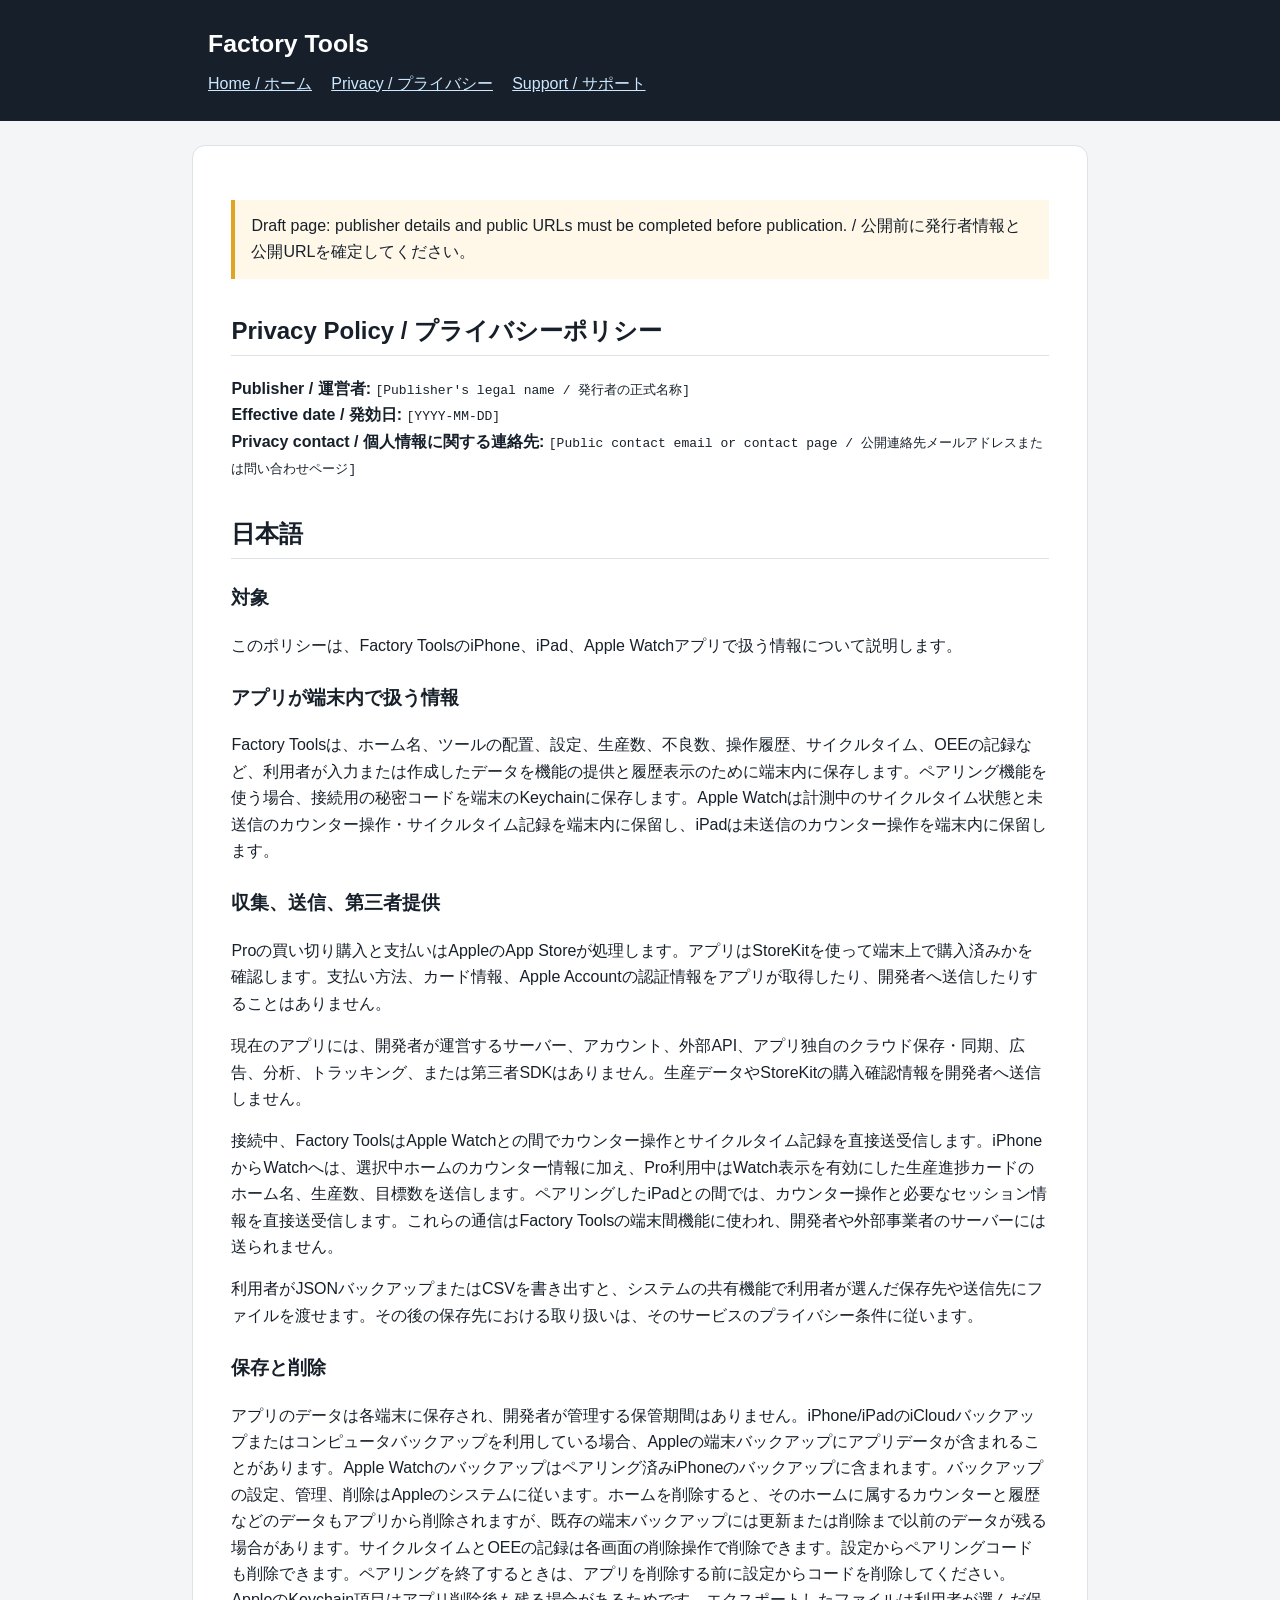
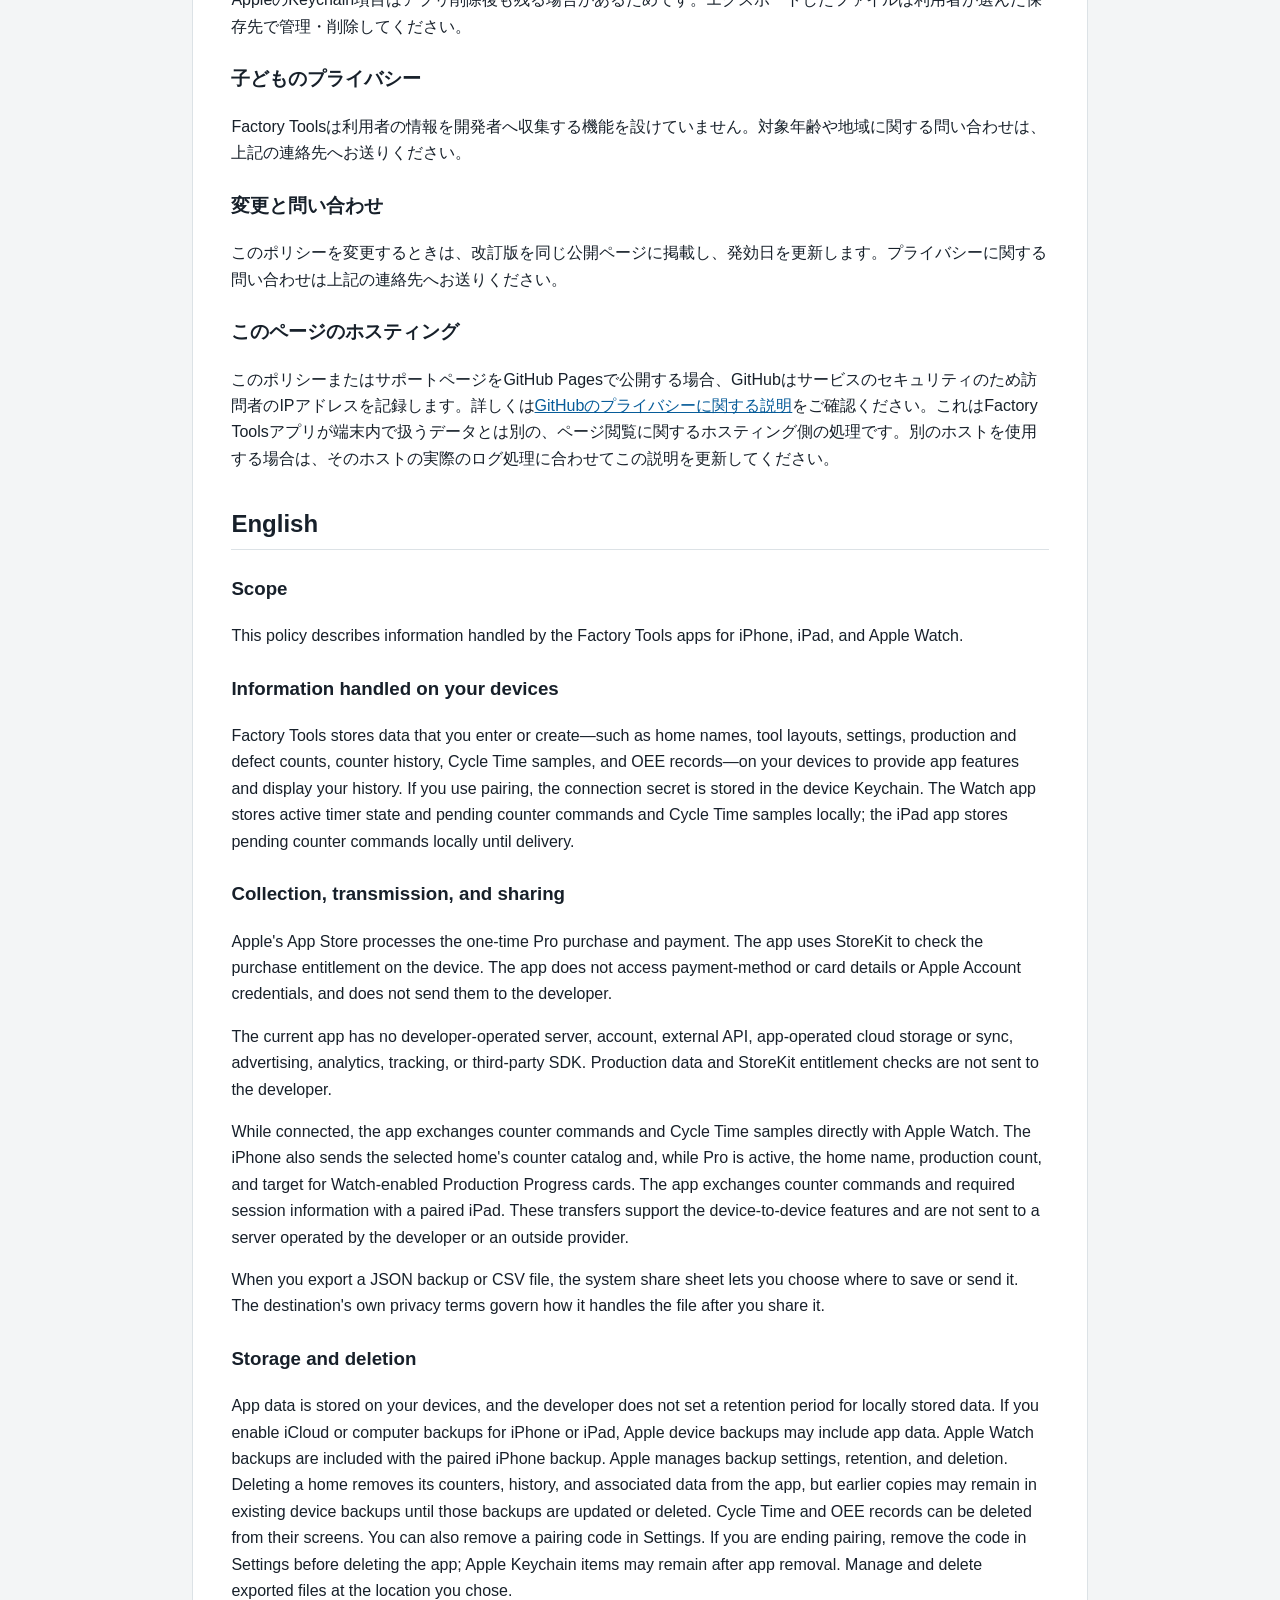
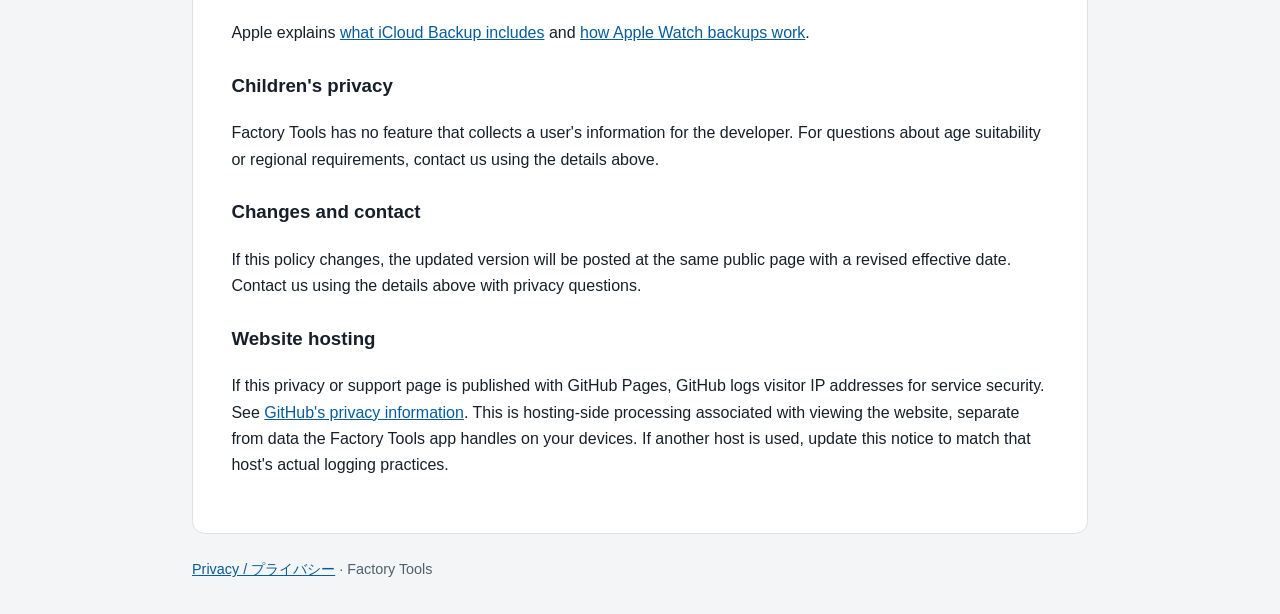
==== FactoryTools/SiteDraft/privacy.html @ 2440be57 "Document legal page hosting privacy" ====
<!doctype html>
<html lang="ja">
<head>
  <meta charset="utf-8">
  <meta name="viewport" content="width=device-width, initial-scale=1">
  <meta name="robots" content="noindex, nofollow">
  <meta name="description" content="Privacy Policy / プライバシーポリシー">
  <title>Privacy Policy / プライバシーポリシー | Factory Tools</title>
  <link rel="stylesheet" href="styles.css">
</head>
<body>
  <a class="skip-link" href="#main">Skip to content / 本文へ</a>
  <header><h1>Factory Tools</h1><nav aria-label="Site navigation"><a href="index.html">Home / ホーム</a><a href="privacy.html">Privacy / プライバシー</a><a href="support.html">Support / サポート</a></nav></header>
  <main id="main" tabindex="-1">
    <p class="draft" role="note">Draft page: publisher details and public URLs must be completed before publication. / 公開前に発行者情報と公開URLを確定してください。</p>
    <h2>Privacy Policy / プライバシーポリシー</h2>
    <section lang="ja"><p><strong>Publisher / 運営者:</strong> <code>[Publisher&#x27;s legal name / 発行者の正式名称]</code><br>
<strong>Effective date / 発効日:</strong> <code>[YYYY-MM-DD]</code><br>
<strong>Privacy contact / 個人情報に関する連絡先:</strong> <code>[Public contact email or contact page / 公開連絡先メールアドレスまたは問い合わせページ]</code></p>
<h2>日本語</h2>
<h3>対象</h3>
<p>このポリシーは、Factory ToolsのiPhone、iPad、Apple Watchアプリで扱う情報について説明します。</p>
<h3>アプリが端末内で扱う情報</h3>
<p>Factory Toolsは、ホーム名、ツールの配置、設定、生産数、不良数、操作履歴、サイクルタイム、OEEの記録など、利用者が入力または作成したデータを機能の提供と履歴表示のために端末内に保存します。ペアリング機能を使う場合、接続用の秘密コードを端末のKeychainに保存します。Apple Watchは計測中のサイクルタイム状態と未送信のカウンター操作・サイクルタイム記録を端末内に保留し、iPadは未送信のカウンター操作を端末内に保留します。</p>
<h3>収集、送信、第三者提供</h3>
<p>Proの買い切り購入と支払いはAppleのApp Storeが処理します。アプリはStoreKitを使って端末上で購入済みかを確認します。支払い方法、カード情報、Apple Accountの認証情報をアプリが取得したり、開発者へ送信したりすることはありません。</p>
<p>現在のアプリには、開発者が運営するサーバー、アカウント、外部API、アプリ独自のクラウド保存・同期、広告、分析、トラッキング、または第三者SDKはありません。生産データやStoreKitの購入確認情報を開発者へ送信しません。</p>
<p>接続中、Factory ToolsはApple Watchとの間でカウンター操作とサイクルタイム記録を直接送受信します。iPhoneからWatchへは、選択中ホームのカウンター情報に加え、Pro利用中はWatch表示を有効にした生産進捗カードのホーム名、生産数、目標数を送信します。ペアリングしたiPadとの間では、カウンター操作と必要なセッション情報を直接送受信します。これらの通信はFactory Toolsの端末間機能に使われ、開発者や外部事業者のサーバーには送られません。</p>
<p>利用者がJSONバックアップまたはCSVを書き出すと、システムの共有機能で利用者が選んだ保存先や送信先にファイルを渡せます。その後の保存先における取り扱いは、そのサービスのプライバシー条件に従います。</p>
<h3>保存と削除</h3>
<p>アプリのデータは各端末に保存され、開発者が管理する保管期間はありません。iPhone/iPadのiCloudバックアップまたはコンピュータバックアップを利用している場合、Appleの端末バックアップにアプリデータが含まれることがあります。Apple Watchのバックアップはペアリング済みiPhoneのバックアップに含まれます。バックアップの設定、管理、削除はAppleのシステムに従います。ホームを削除すると、そのホームに属するカウンターと履歴などのデータもアプリから削除されますが、既存の端末バックアップには更新または削除まで以前のデータが残る場合があります。サイクルタイムとOEEの記録は各画面の削除操作で削除できます。設定からペアリングコードも削除できます。ペアリングを終了するときは、アプリを削除する前に設定からコードを削除してください。AppleのKeychain項目はアプリ削除後も残る場合があるためです。エクスポートしたファイルは利用者が選んだ保存先で管理・削除してください。</p>
<h3>子どものプライバシー</h3>
<p>Factory Toolsは利用者の情報を開発者へ収集する機能を設けていません。対象年齢や地域に関する問い合わせは、上記の連絡先へお送りください。</p>
<h3>変更と問い合わせ</h3>
<p>このポリシーを変更するときは、改訂版を同じ公開ページに掲載し、発効日を更新します。プライバシーに関する問い合わせは上記の連絡先へお送りください。</p>
<h3>このページのホスティング</h3>
<p>このポリシーまたはサポートページをGitHub Pagesで公開する場合、GitHubはサービスのセキュリティのため訪問者のIPアドレスを記録します。詳しくは<a href="https://docs.github.com/en/pages/getting-started-with-github-pages/what-is-github-pages" target="_blank" rel="noopener noreferrer">GitHubのプライバシーに関する説明</a>をご確認ください。これはFactory Toolsアプリが端末内で扱うデータとは別の、ページ閲覧に関するホスティング側の処理です。別のホストを使用する場合は、そのホストの実際のログ処理に合わせてこの説明を更新してください。</p></section>
    <section lang="en"><h2>English</h2><h3>Scope</h3>
<p>This policy describes information handled by the Factory Tools apps for iPhone, iPad, and Apple Watch.</p>
<h3>Information handled on your devices</h3>
<p>Factory Tools stores data that you enter or create—such as home names, tool layouts, settings, production and defect counts, counter history, Cycle Time samples, and OEE records—on your devices to provide app features and display your history. If you use pairing, the connection secret is stored in the device Keychain. The Watch app stores active timer state and pending counter commands and Cycle Time samples locally; the iPad app stores pending counter commands locally until delivery.</p>
<h3>Collection, transmission, and sharing</h3>
<p>Apple&#x27;s App Store processes the one-time Pro purchase and payment. The app uses StoreKit to check the purchase entitlement on the device. The app does not access payment-method or card details or Apple Account credentials, and does not send them to the developer.</p>
<p>The current app has no developer-operated server, account, external API, app-operated cloud storage or sync, advertising, analytics, tracking, or third-party SDK. Production data and StoreKit entitlement checks are not sent to the developer.</p>
<p>While connected, the app exchanges counter commands and Cycle Time samples directly with Apple Watch. The iPhone also sends the selected home&#x27;s counter catalog and, while Pro is active, the home name, production count, and target for Watch-enabled Production Progress cards. The app exchanges counter commands and required session information with a paired iPad. These transfers support the device-to-device features and are not sent to a server operated by the developer or an outside provider.</p>
<p>When you export a JSON backup or CSV file, the system share sheet lets you choose where to save or send it. The destination&#x27;s own privacy terms govern how it handles the file after you share it.</p>
<h3>Storage and deletion</h3>
<p>App data is stored on your devices, and the developer does not set a retention period for locally stored data. If you enable iCloud or computer backups for iPhone or iPad, Apple device backups may include app data. Apple Watch backups are included with the paired iPhone backup. Apple manages backup settings, retention, and deletion. Deleting a home removes its counters, history, and associated data from the app, but earlier copies may remain in existing device backups until those backups are updated or deleted. Cycle Time and OEE records can be deleted from their screens. You can also remove a pairing code in Settings. If you are ending pairing, remove the code in Settings before deleting the app; Apple Keychain items may remain after app removal. Manage and delete exported files at the location you chose.</p>
<p>Apple explains <a href="https://support.apple.com/en-us/108770" target="_blank" rel="noopener noreferrer">what iCloud Backup includes</a> and <a href="https://support.apple.com/en-us/108358" target="_blank" rel="noopener noreferrer">how Apple Watch backups work</a>.</p>
<h3>Children&#x27;s privacy</h3>
<p>Factory Tools has no feature that collects a user&#x27;s information for the developer. For questions about age suitability or regional requirements, contact us using the details above.</p>
<h3>Changes and contact</h3>
<p>If this policy changes, the updated version will be posted at the same public page with a revised effective date. Contact us using the details above with privacy questions.</p>
<h3>Website hosting</h3>
<p>If this privacy or support page is published with GitHub Pages, GitHub logs visitor IP addresses for service security. See <a href="https://docs.github.com/en/pages/getting-started-with-github-pages/what-is-github-pages" target="_blank" rel="noopener noreferrer">GitHub&#x27;s privacy information</a>. This is hosting-side processing associated with viewing the website, separate from data the Factory Tools app handles on your devices. If another host is used, update this notice to match that host&#x27;s actual logging practices.</p></section>
  </main>
  <footer><a href="privacy.html">Privacy / プライバシー</a> · Factory Tools</footer>
</body>
</html>
---- FactoryTools/SiteDraft/styles.css ----
:root { color-scheme: light; font-family: -apple-system, BlinkMacSystemFont, "Segoe UI", sans-serif; color: #17202a; background: #f3f5f6; }
body { margin: 0; line-height: 1.65; }
header { background: #17202a; color: #fff; padding: 1.5rem max(1rem, calc((100% - 54rem) / 2)); }
header h1 { margin: 0 0 .35rem; font-size: 1.55rem; }
header nav { display: flex; gap: 1.2rem; flex-wrap: wrap; }
header a { color: #cce7ff; }
.skip-link { position: absolute; left: 1rem; top: -5rem; z-index: 2; padding: .55rem .8rem; background: #fff; color: #17202a; border-radius: .3rem; }
.skip-link:focus { top: .5rem; }
main { box-sizing: border-box; max-width: 56rem; margin: 1.5rem auto; padding: clamp(1.1rem, 4vw, 2.4rem); background: #fff; border: 1px solid #dce2e6; border-radius: .8rem; }
.draft { border-left: .3rem solid #e1a323; padding: .8rem 1rem; background: #fff8e8; }
h2 { margin-top: 2rem; border-bottom: 1px solid #dce2e6; padding-bottom: .3rem; }
h3 { margin-top: 1.5rem; }
li { margin: .35rem 0; }
a { color: #075c99; overflow-wrap: anywhere; }
footer { max-width: 56rem; margin: 1rem auto 2rem; padding: 0 1rem; color: #52606b; font-size: .9rem; }
@media (max-width: 40rem) { header { padding: 1.2rem 1rem; } main { margin: .7rem; border-radius: .5rem; } }
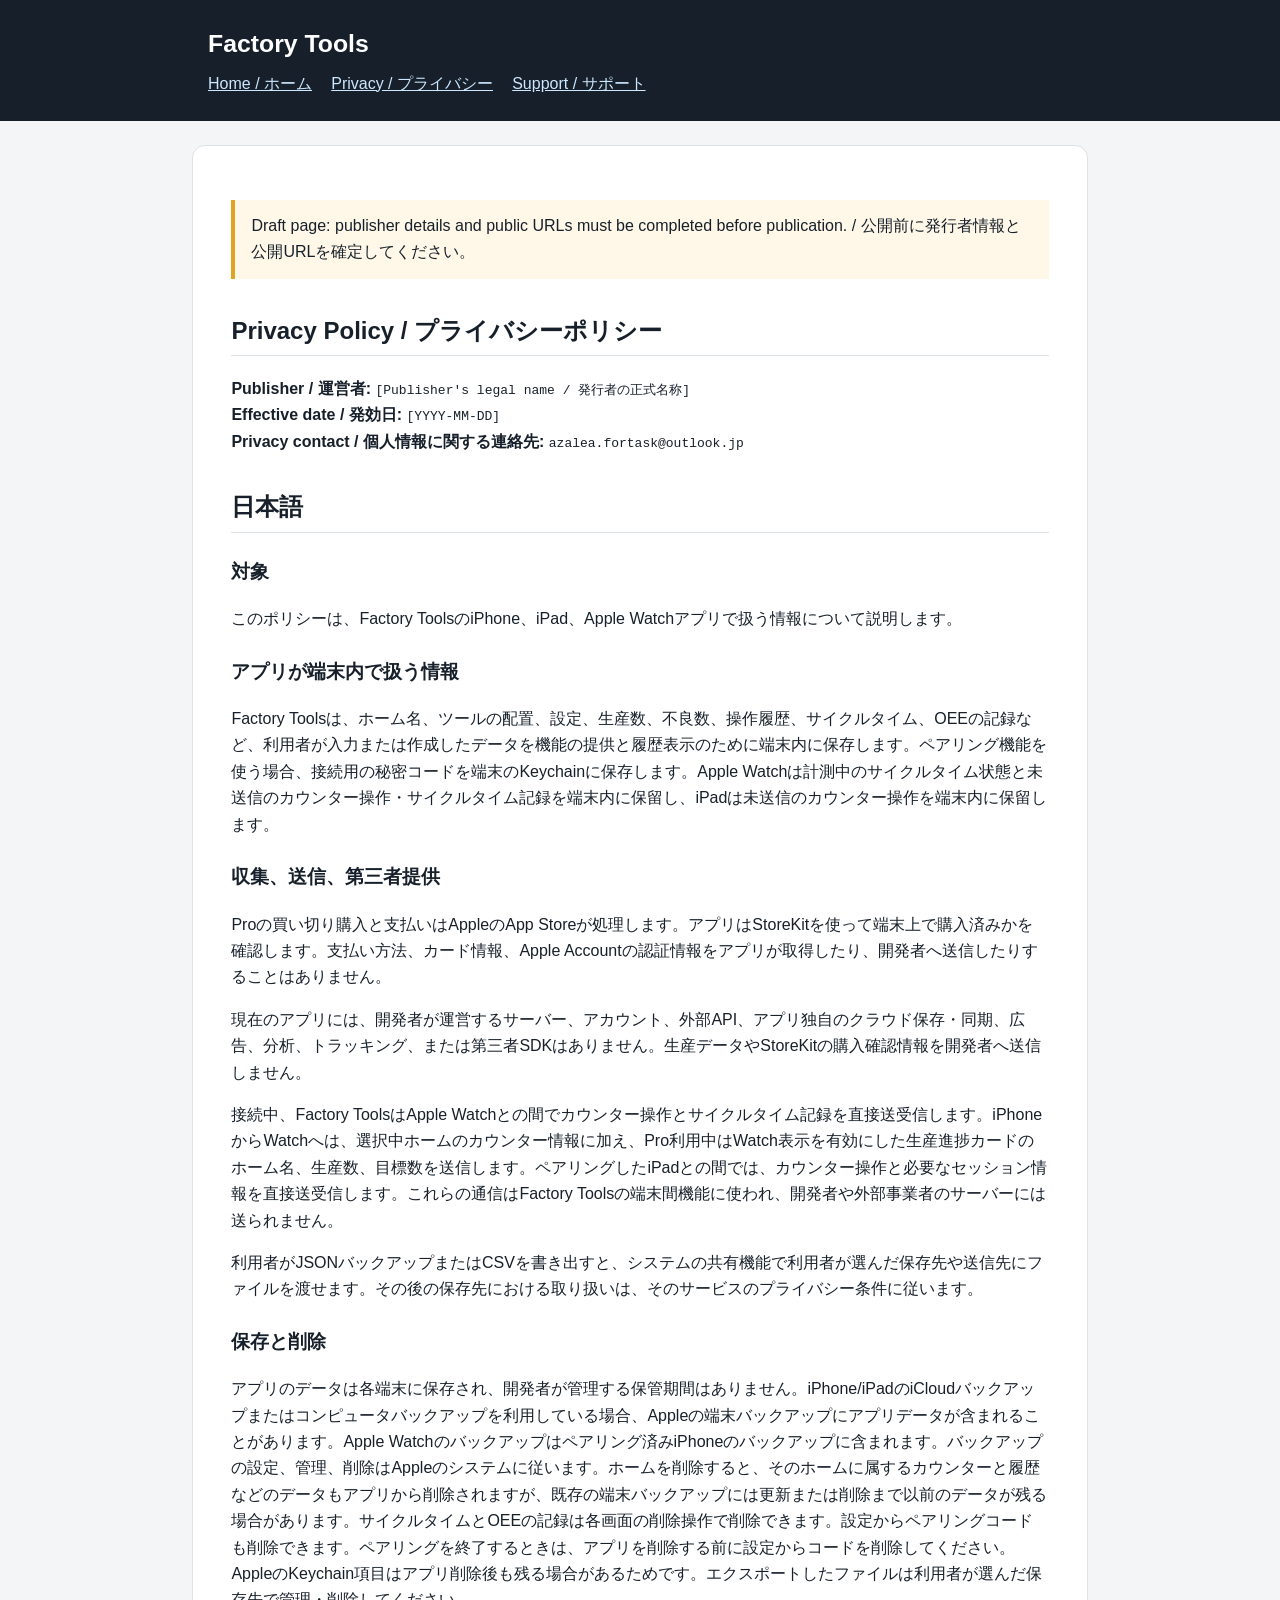
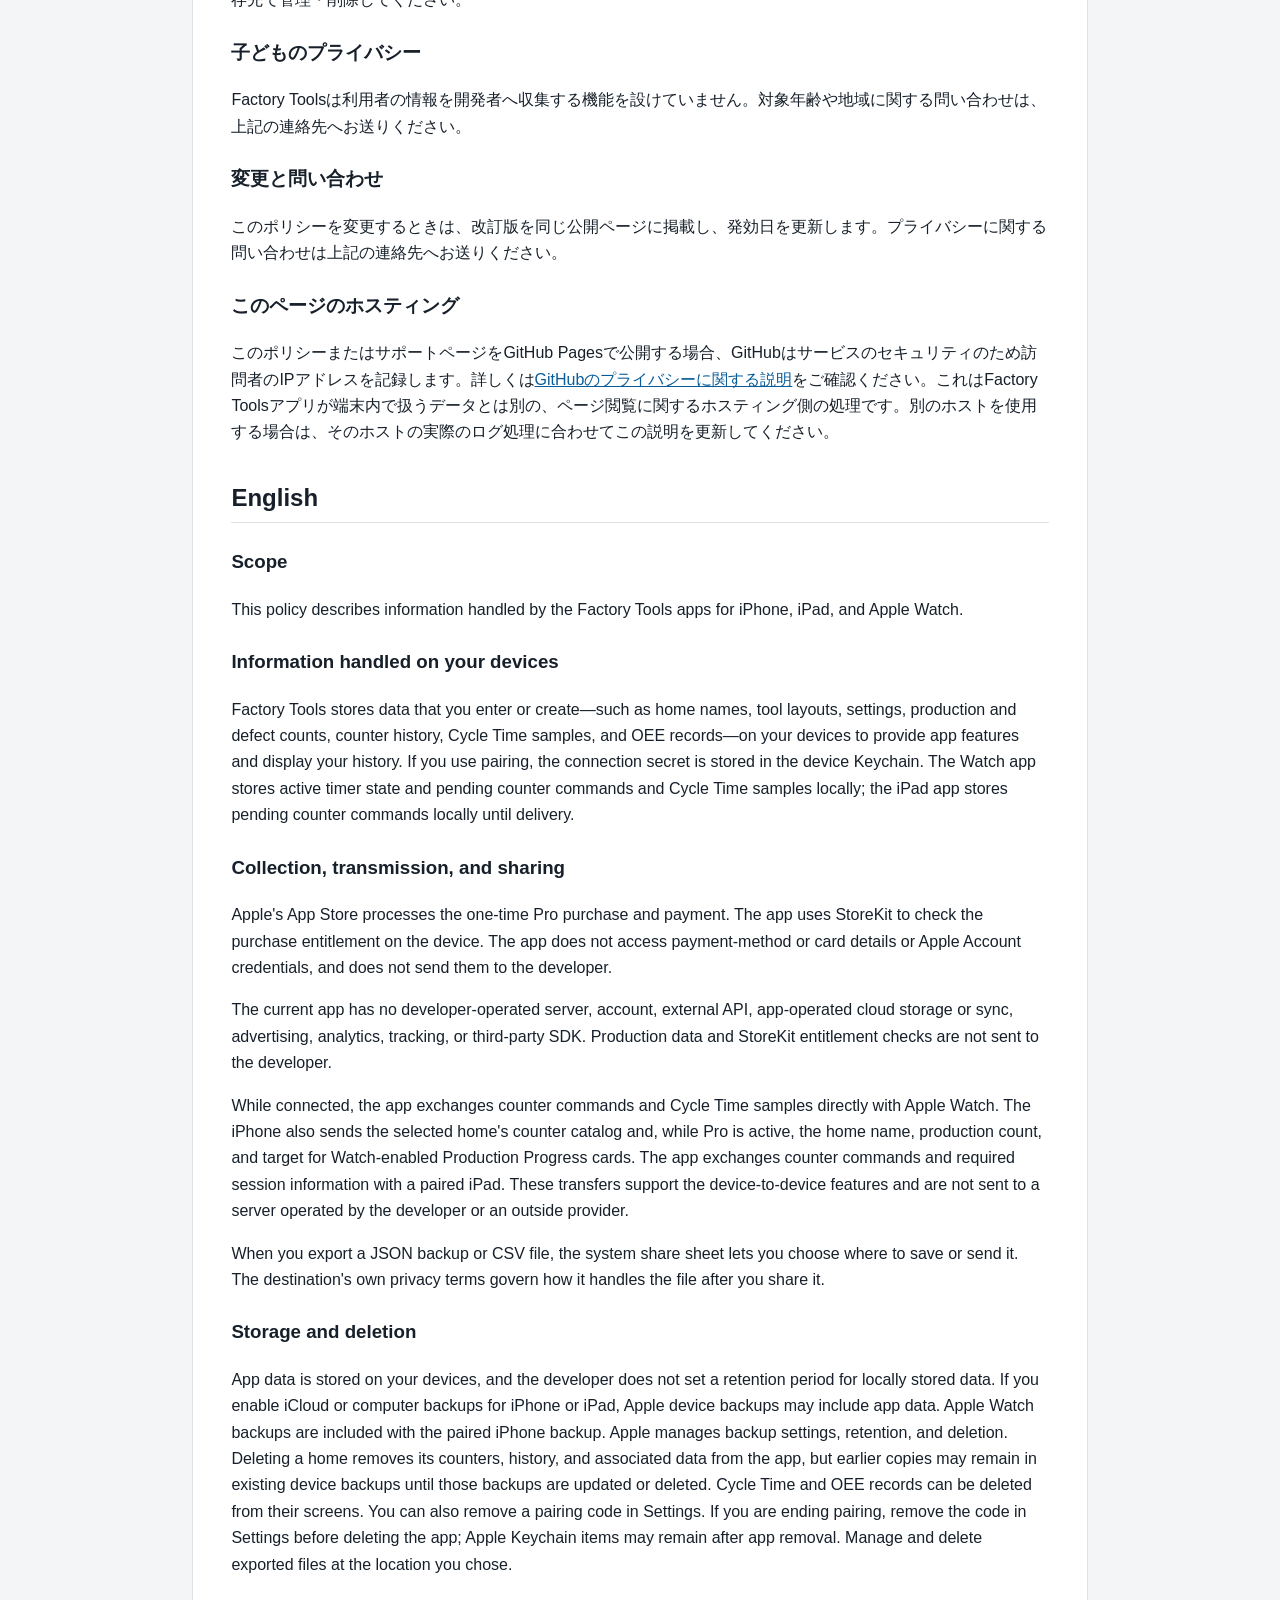
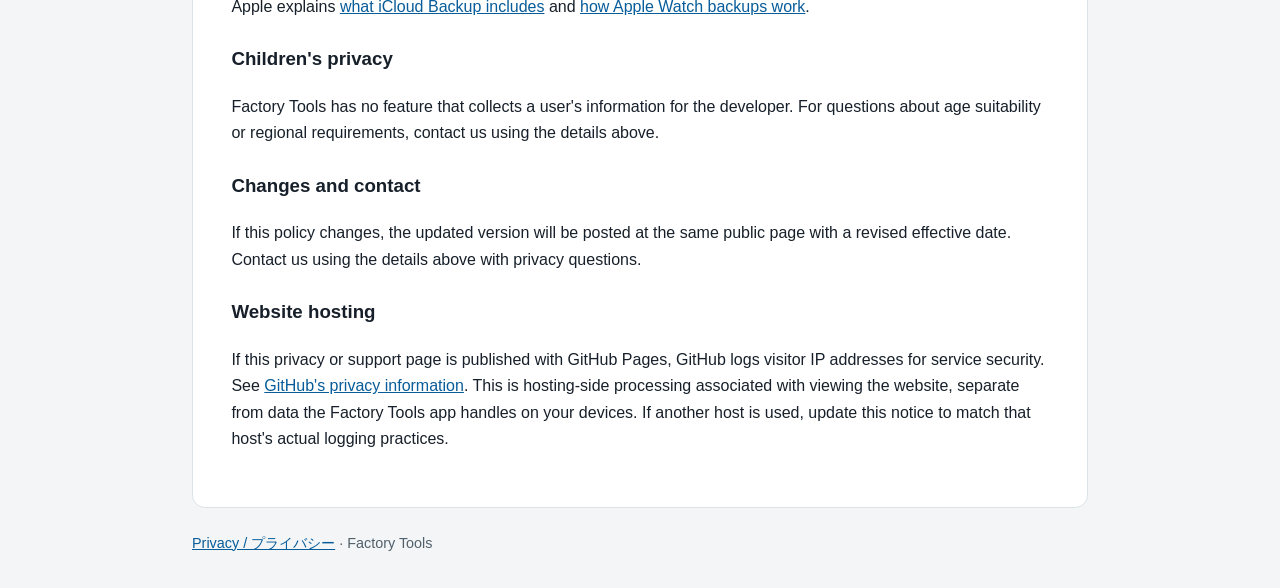
==== commit bfb2adcf: "docs: add confirmed support contact to publisher drafts" ====
--- a/FactoryTools/SiteDraft/privacy.html
+++ b/FactoryTools/SiteDraft/privacy.html
@@ -16,7 +16,7 @@
     <h2>Privacy Policy / プライバシーポリシー</h2>
     <section lang="ja"><p><strong>Publisher / 運営者:</strong> <code>[Publisher&#x27;s legal name / 発行者の正式名称]</code><br>
 <strong>Effective date / 発効日:</strong> <code>[YYYY-MM-DD]</code><br>
-<strong>Privacy contact / 個人情報に関する連絡先:</strong> <code>[Public contact email or contact page / 公開連絡先メールアドレスまたは問い合わせページ]</code></p>
+<strong>Privacy contact / 個人情報に関する連絡先:</strong> <code>azalea.fortask@outlook.jp</code></p>
 <h2>日本語</h2>
 <h3>対象</h3>
 <p>このポリシーは、Factory ToolsのiPhone、iPad、Apple Watchアプリで扱う情報について説明します。</p>
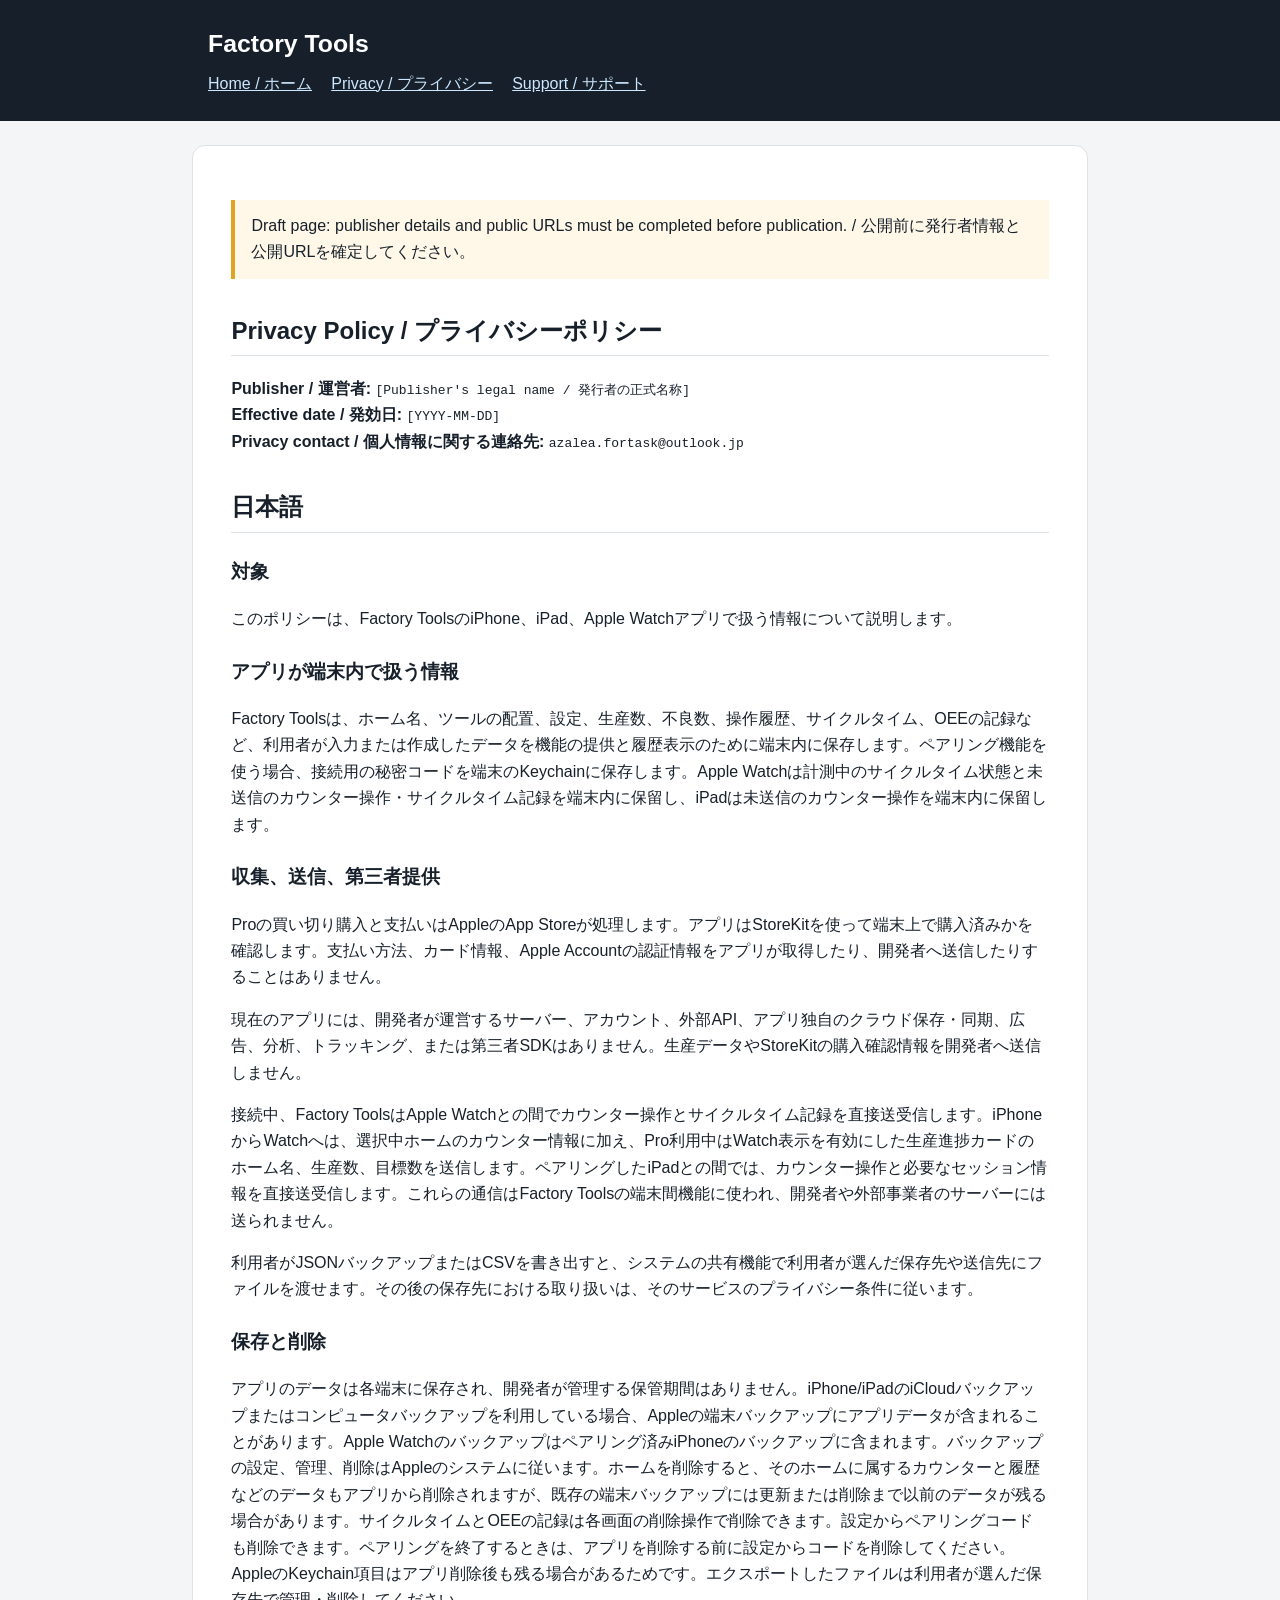
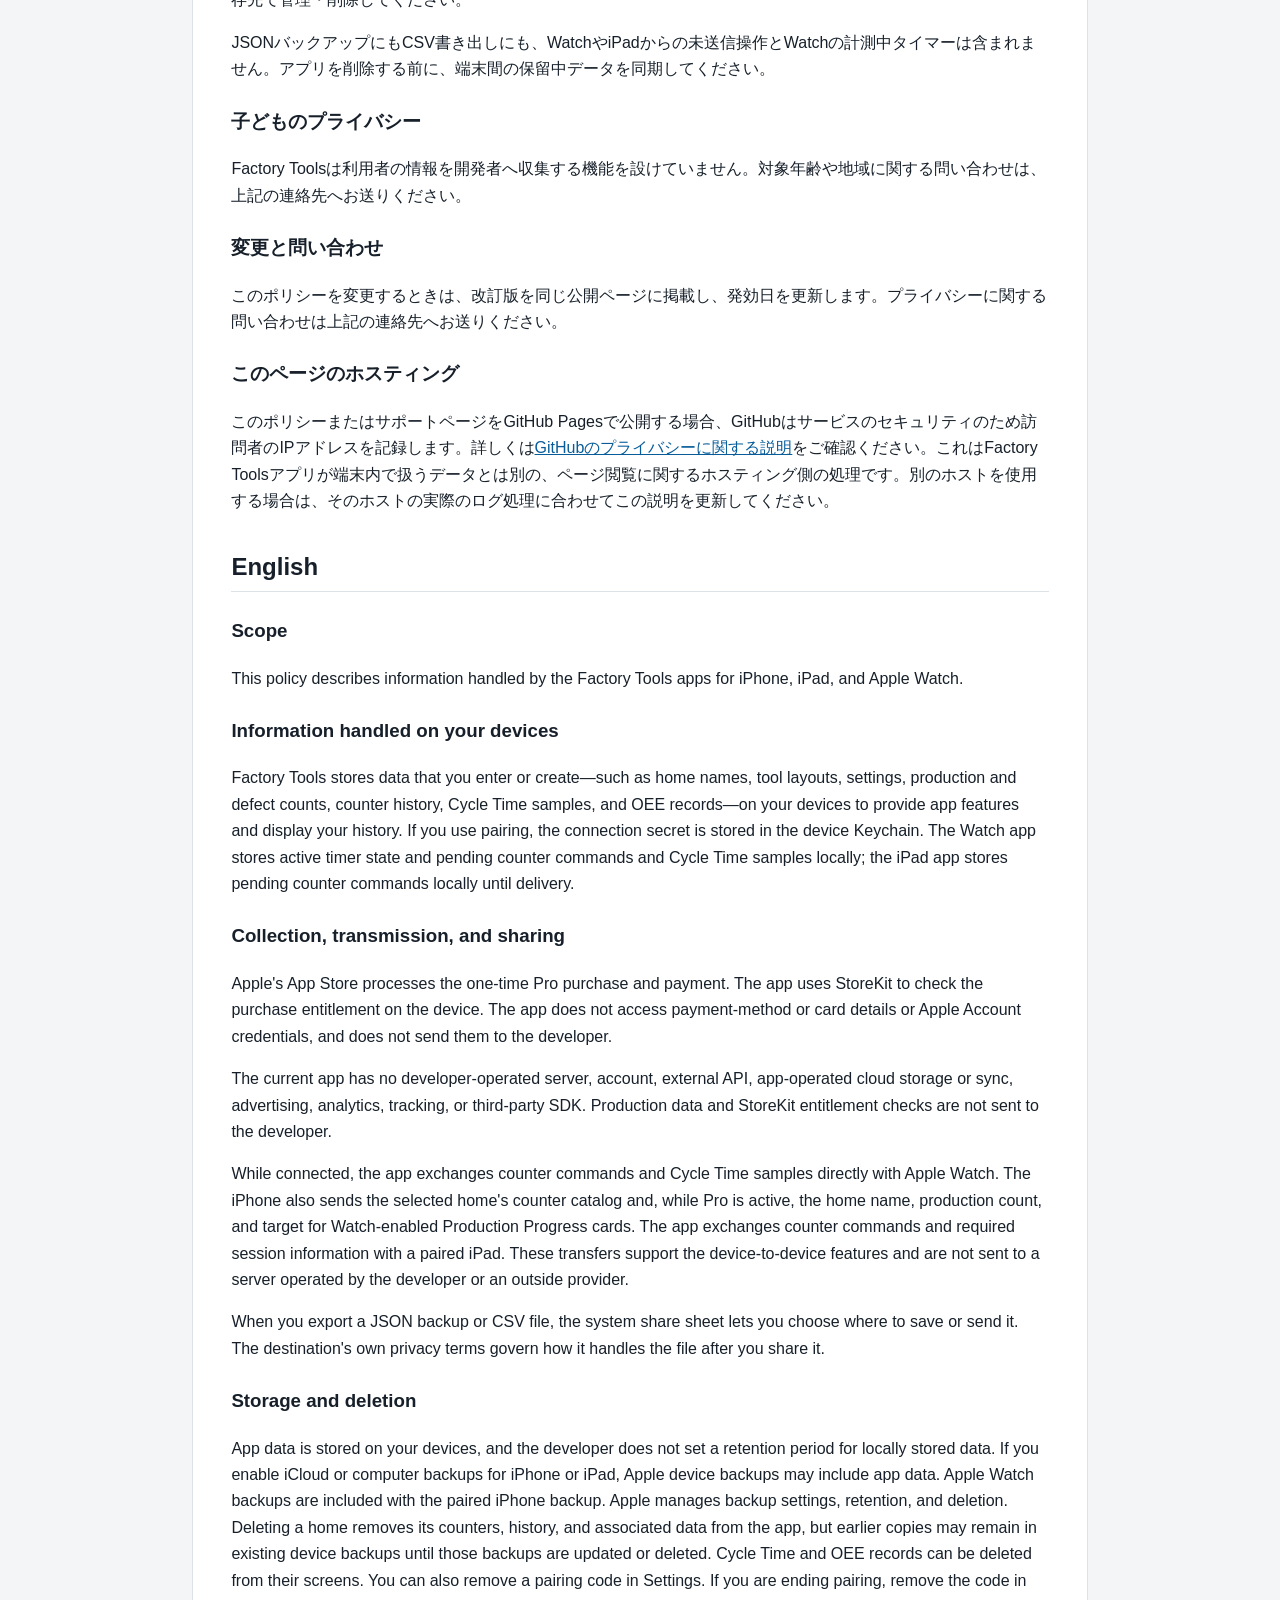
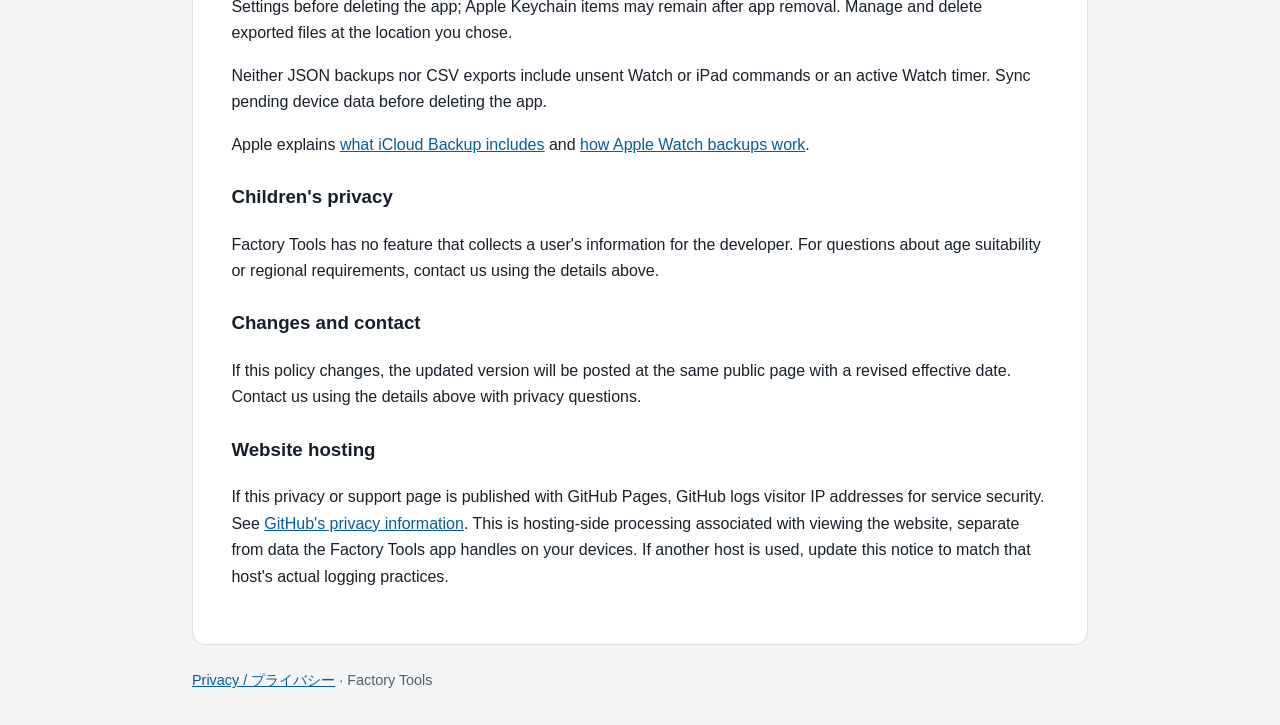
==== commit 5e3b2369: "docs: clarify device transfer backup limits [skip ci]" ====
--- a/FactoryTools/SiteDraft/privacy.html
+++ b/FactoryTools/SiteDraft/privacy.html
@@ -29,6 +29,7 @@
 <p>利用者がJSONバックアップまたはCSVを書き出すと、システムの共有機能で利用者が選んだ保存先や送信先にファイルを渡せます。その後の保存先における取り扱いは、そのサービスのプライバシー条件に従います。</p>
 <h3>保存と削除</h3>
 <p>アプリのデータは各端末に保存され、開発者が管理する保管期間はありません。iPhone/iPadのiCloudバックアップまたはコンピュータバックアップを利用している場合、Appleの端末バックアップにアプリデータが含まれることがあります。Apple Watchのバックアップはペアリング済みiPhoneのバックアップに含まれます。バックアップの設定、管理、削除はAppleのシステムに従います。ホームを削除すると、そのホームに属するカウンターと履歴などのデータもアプリから削除されますが、既存の端末バックアップには更新または削除まで以前のデータが残る場合があります。サイクルタイムとOEEの記録は各画面の削除操作で削除できます。設定からペアリングコードも削除できます。ペアリングを終了するときは、アプリを削除する前に設定からコードを削除してください。AppleのKeychain項目はアプリ削除後も残る場合があるためです。エクスポートしたファイルは利用者が選んだ保存先で管理・削除してください。</p>
+<p>JSONバックアップにもCSV書き出しにも、WatchやiPadからの未送信操作とWatchの計測中タイマーは含まれません。アプリを削除する前に、端末間の保留中データを同期してください。</p>
 <h3>子どものプライバシー</h3>
 <p>Factory Toolsは利用者の情報を開発者へ収集する機能を設けていません。対象年齢や地域に関する問い合わせは、上記の連絡先へお送りください。</p>
 <h3>変更と問い合わせ</h3>
@@ -46,6 +47,7 @@
 <p>When you export a JSON backup or CSV file, the system share sheet lets you choose where to save or send it. The destination&#x27;s own privacy terms govern how it handles the file after you share it.</p>
 <h3>Storage and deletion</h3>
 <p>App data is stored on your devices, and the developer does not set a retention period for locally stored data. If you enable iCloud or computer backups for iPhone or iPad, Apple device backups may include app data. Apple Watch backups are included with the paired iPhone backup. Apple manages backup settings, retention, and deletion. Deleting a home removes its counters, history, and associated data from the app, but earlier copies may remain in existing device backups until those backups are updated or deleted. Cycle Time and OEE records can be deleted from their screens. You can also remove a pairing code in Settings. If you are ending pairing, remove the code in Settings before deleting the app; Apple Keychain items may remain after app removal. Manage and delete exported files at the location you chose.</p>
+<p>Neither JSON backups nor CSV exports include unsent Watch or iPad commands or an active Watch timer. Sync pending device data before deleting the app.</p>
 <p>Apple explains <a href="https://support.apple.com/en-us/108770" target="_blank" rel="noopener noreferrer">what iCloud Backup includes</a> and <a href="https://support.apple.com/en-us/108358" target="_blank" rel="noopener noreferrer">how Apple Watch backups work</a>.</p>
 <h3>Children&#x27;s privacy</h3>
 <p>Factory Tools has no feature that collects a user&#x27;s information for the developer. For questions about age suitability or regional requirements, contact us using the details above.</p>
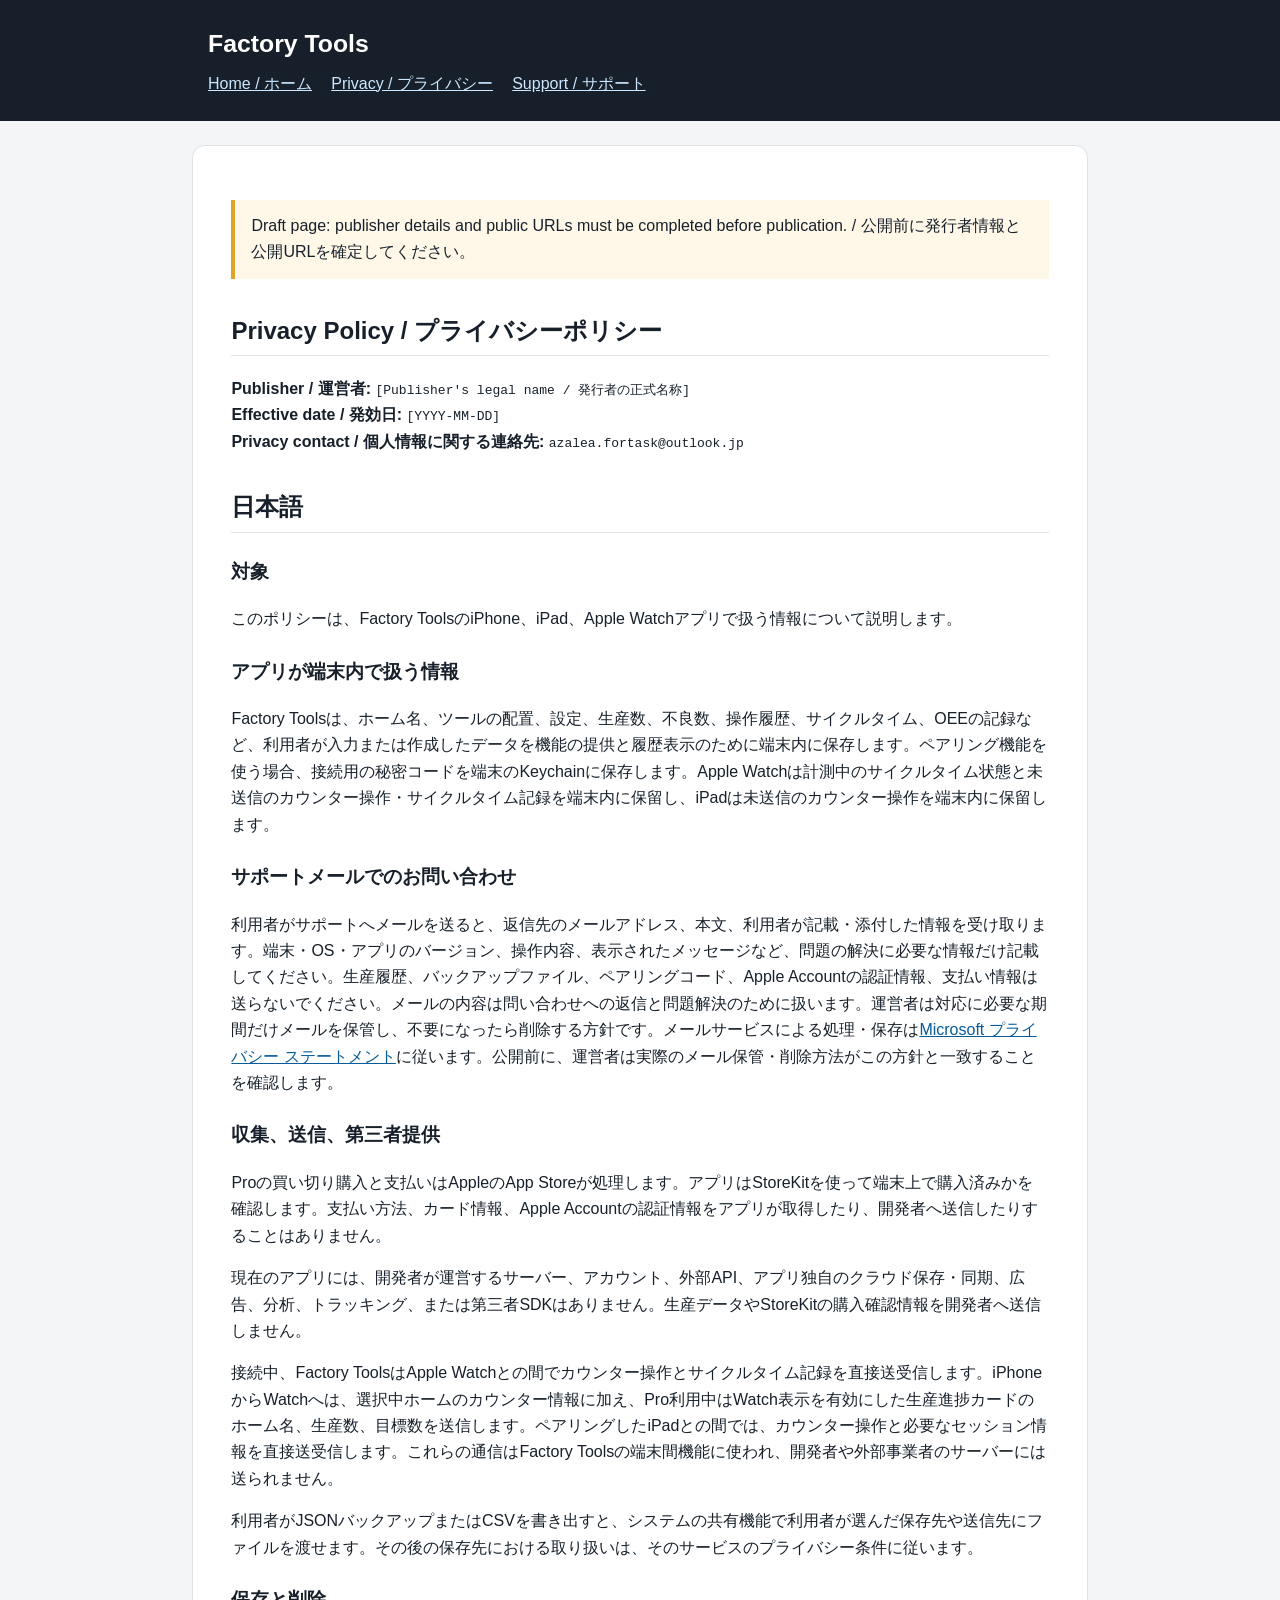
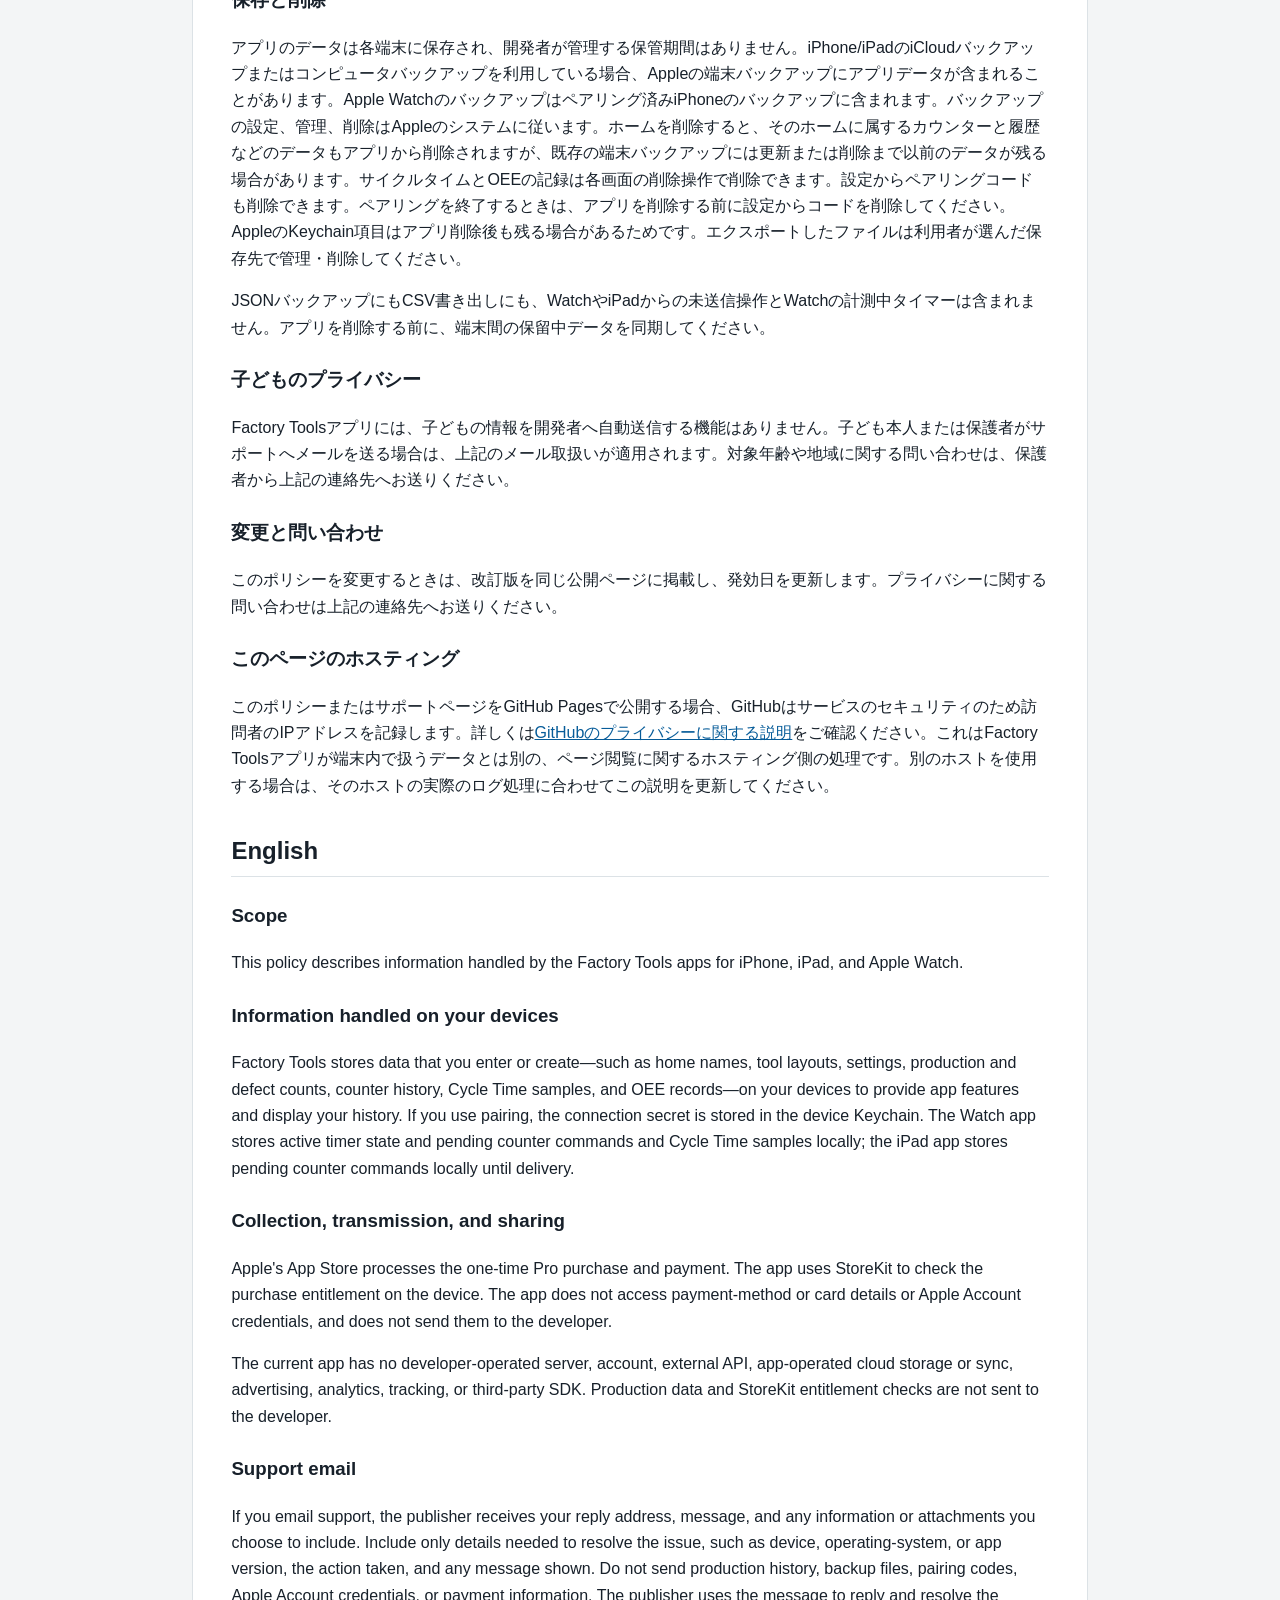
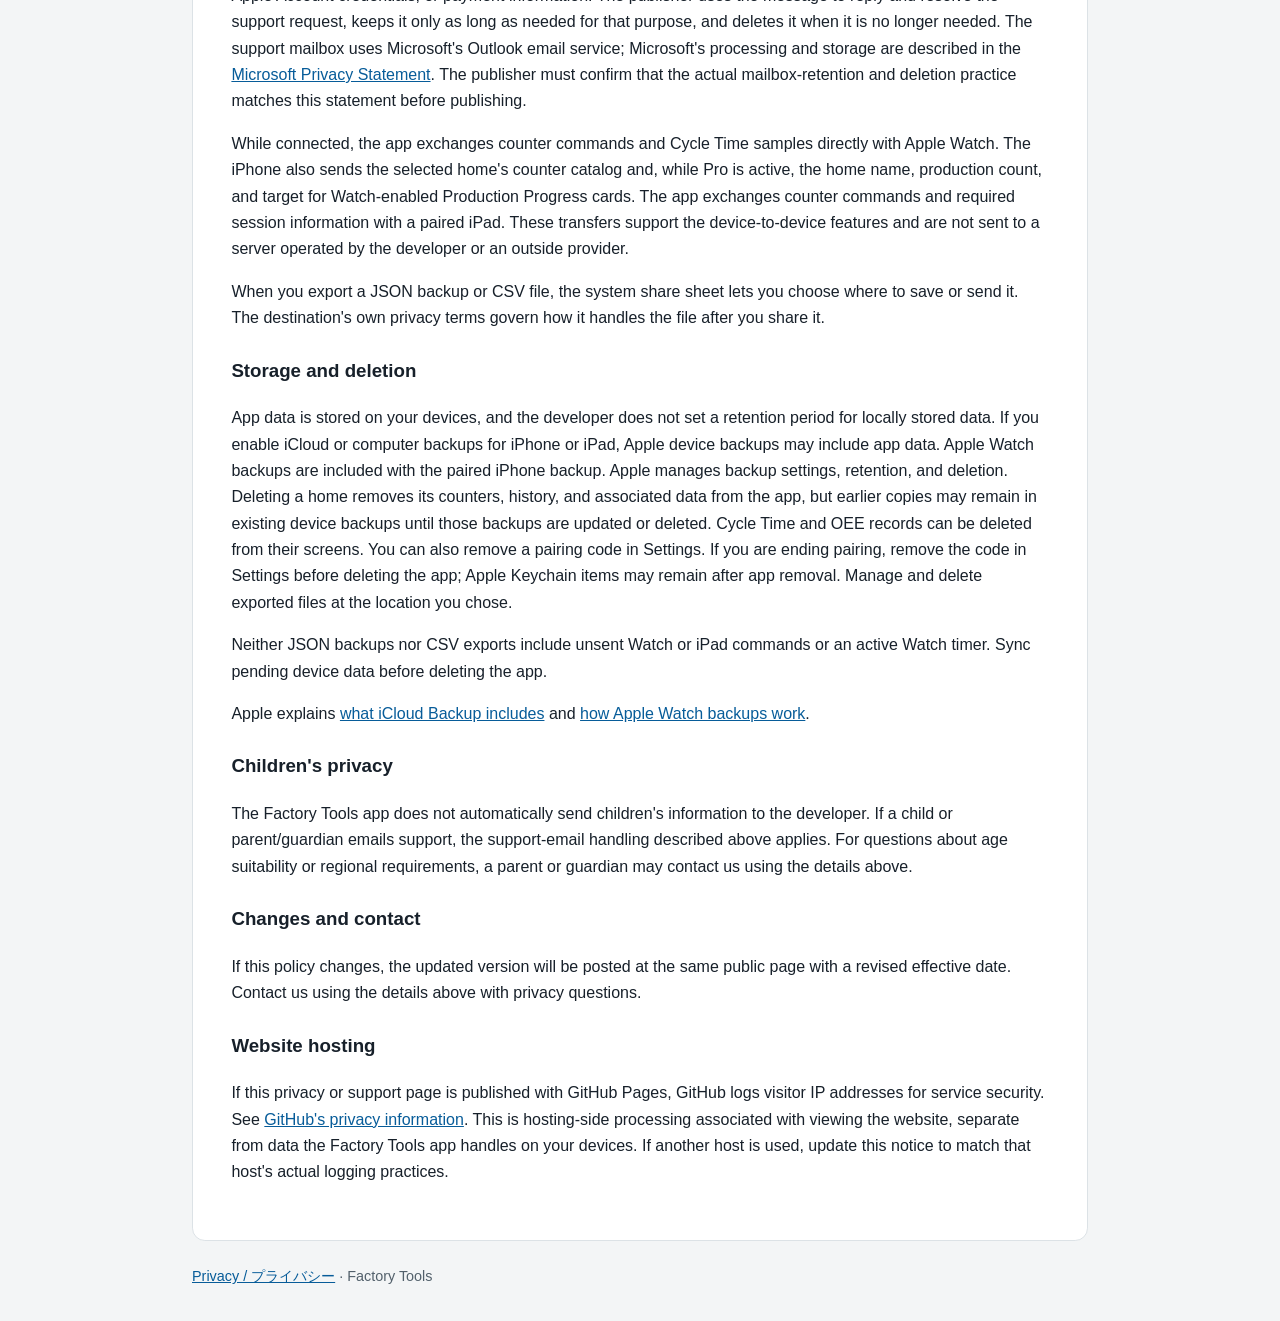
==== commit 034fd84a: "Disclose support email privacy handling" ====
--- a/FactoryTools/SiteDraft/privacy.html
+++ b/FactoryTools/SiteDraft/privacy.html
@@ -22,6 +22,8 @@
 <p>このポリシーは、Factory ToolsのiPhone、iPad、Apple Watchアプリで扱う情報について説明します。</p>
 <h3>アプリが端末内で扱う情報</h3>
 <p>Factory Toolsは、ホーム名、ツールの配置、設定、生産数、不良数、操作履歴、サイクルタイム、OEEの記録など、利用者が入力または作成したデータを機能の提供と履歴表示のために端末内に保存します。ペアリング機能を使う場合、接続用の秘密コードを端末のKeychainに保存します。Apple Watchは計測中のサイクルタイム状態と未送信のカウンター操作・サイクルタイム記録を端末内に保留し、iPadは未送信のカウンター操作を端末内に保留します。</p>
+<h3>サポートメールでのお問い合わせ</h3>
+<p>利用者がサポートへメールを送ると、返信先のメールアドレス、本文、利用者が記載・添付した情報を受け取ります。端末・OS・アプリのバージョン、操作内容、表示されたメッセージなど、問題の解決に必要な情報だけ記載してください。生産履歴、バックアップファイル、ペアリングコード、Apple Accountの認証情報、支払い情報は送らないでください。メールの内容は問い合わせへの返信と問題解決のために扱います。運営者は対応に必要な期間だけメールを保管し、不要になったら削除する方針です。メールサービスによる処理・保存は<a href="https://www.microsoft.com/ja-jp/privacy/privacystatement" target="_blank" rel="noopener noreferrer">Microsoft プライバシー ステートメント</a>に従います。公開前に、運営者は実際のメール保管・削除方法がこの方針と一致することを確認します。</p>
 <h3>収集、送信、第三者提供</h3>
 <p>Proの買い切り購入と支払いはAppleのApp Storeが処理します。アプリはStoreKitを使って端末上で購入済みかを確認します。支払い方法、カード情報、Apple Accountの認証情報をアプリが取得したり、開発者へ送信したりすることはありません。</p>
 <p>現在のアプリには、開発者が運営するサーバー、アカウント、外部API、アプリ独自のクラウド保存・同期、広告、分析、トラッキング、または第三者SDKはありません。生産データやStoreKitの購入確認情報を開発者へ送信しません。</p>
@@ -31,7 +33,7 @@
 <p>アプリのデータは各端末に保存され、開発者が管理する保管期間はありません。iPhone/iPadのiCloudバックアップまたはコンピュータバックアップを利用している場合、Appleの端末バックアップにアプリデータが含まれることがあります。Apple Watchのバックアップはペアリング済みiPhoneのバックアップに含まれます。バックアップの設定、管理、削除はAppleのシステムに従います。ホームを削除すると、そのホームに属するカウンターと履歴などのデータもアプリから削除されますが、既存の端末バックアップには更新または削除まで以前のデータが残る場合があります。サイクルタイムとOEEの記録は各画面の削除操作で削除できます。設定からペアリングコードも削除できます。ペアリングを終了するときは、アプリを削除する前に設定からコードを削除してください。AppleのKeychain項目はアプリ削除後も残る場合があるためです。エクスポートしたファイルは利用者が選んだ保存先で管理・削除してください。</p>
 <p>JSONバックアップにもCSV書き出しにも、WatchやiPadからの未送信操作とWatchの計測中タイマーは含まれません。アプリを削除する前に、端末間の保留中データを同期してください。</p>
 <h3>子どものプライバシー</h3>
-<p>Factory Toolsは利用者の情報を開発者へ収集する機能を設けていません。対象年齢や地域に関する問い合わせは、上記の連絡先へお送りください。</p>
+<p>Factory Toolsアプリには、子どもの情報を開発者へ自動送信する機能はありません。子ども本人または保護者がサポートへメールを送る場合は、上記のメール取扱いが適用されます。対象年齢や地域に関する問い合わせは、保護者から上記の連絡先へお送りください。</p>
 <h3>変更と問い合わせ</h3>
 <p>このポリシーを変更するときは、改訂版を同じ公開ページに掲載し、発効日を更新します。プライバシーに関する問い合わせは上記の連絡先へお送りください。</p>
 <h3>このページのホスティング</h3>
@@ -43,6 +45,8 @@
 <h3>Collection, transmission, and sharing</h3>
 <p>Apple&#x27;s App Store processes the one-time Pro purchase and payment. The app uses StoreKit to check the purchase entitlement on the device. The app does not access payment-method or card details or Apple Account credentials, and does not send them to the developer.</p>
 <p>The current app has no developer-operated server, account, external API, app-operated cloud storage or sync, advertising, analytics, tracking, or third-party SDK. Production data and StoreKit entitlement checks are not sent to the developer.</p>
+<h3>Support email</h3>
+<p>If you email support, the publisher receives your reply address, message, and any information or attachments you choose to include. Include only details needed to resolve the issue, such as device, operating-system, or app version, the action taken, and any message shown. Do not send production history, backup files, pairing codes, Apple Account credentials, or payment information. The publisher uses the message to reply and resolve the support request, keeps it only as long as needed for that purpose, and deletes it when it is no longer needed. The support mailbox uses Microsoft&#x27;s Outlook email service; Microsoft&#x27;s processing and storage are described in the <a href="https://www.microsoft.com/en-us/privacy/privacystatement" target="_blank" rel="noopener noreferrer">Microsoft Privacy Statement</a>. The publisher must confirm that the actual mailbox-retention and deletion practice matches this statement before publishing.</p>
 <p>While connected, the app exchanges counter commands and Cycle Time samples directly with Apple Watch. The iPhone also sends the selected home&#x27;s counter catalog and, while Pro is active, the home name, production count, and target for Watch-enabled Production Progress cards. The app exchanges counter commands and required session information with a paired iPad. These transfers support the device-to-device features and are not sent to a server operated by the developer or an outside provider.</p>
 <p>When you export a JSON backup or CSV file, the system share sheet lets you choose where to save or send it. The destination&#x27;s own privacy terms govern how it handles the file after you share it.</p>
 <h3>Storage and deletion</h3>
@@ -50,7 +54,7 @@
 <p>Neither JSON backups nor CSV exports include unsent Watch or iPad commands or an active Watch timer. Sync pending device data before deleting the app.</p>
 <p>Apple explains <a href="https://support.apple.com/en-us/108770" target="_blank" rel="noopener noreferrer">what iCloud Backup includes</a> and <a href="https://support.apple.com/en-us/108358" target="_blank" rel="noopener noreferrer">how Apple Watch backups work</a>.</p>
 <h3>Children&#x27;s privacy</h3>
-<p>Factory Tools has no feature that collects a user&#x27;s information for the developer. For questions about age suitability or regional requirements, contact us using the details above.</p>
+<p>The Factory Tools app does not automatically send children&#x27;s information to the developer. If a child or parent/guardian emails support, the support-email handling described above applies. For questions about age suitability or regional requirements, a parent or guardian may contact us using the details above.</p>
 <h3>Changes and contact</h3>
 <p>If this policy changes, the updated version will be posted at the same public page with a revised effective date. Contact us using the details above with privacy questions.</p>
 <h3>Website hosting</h3>
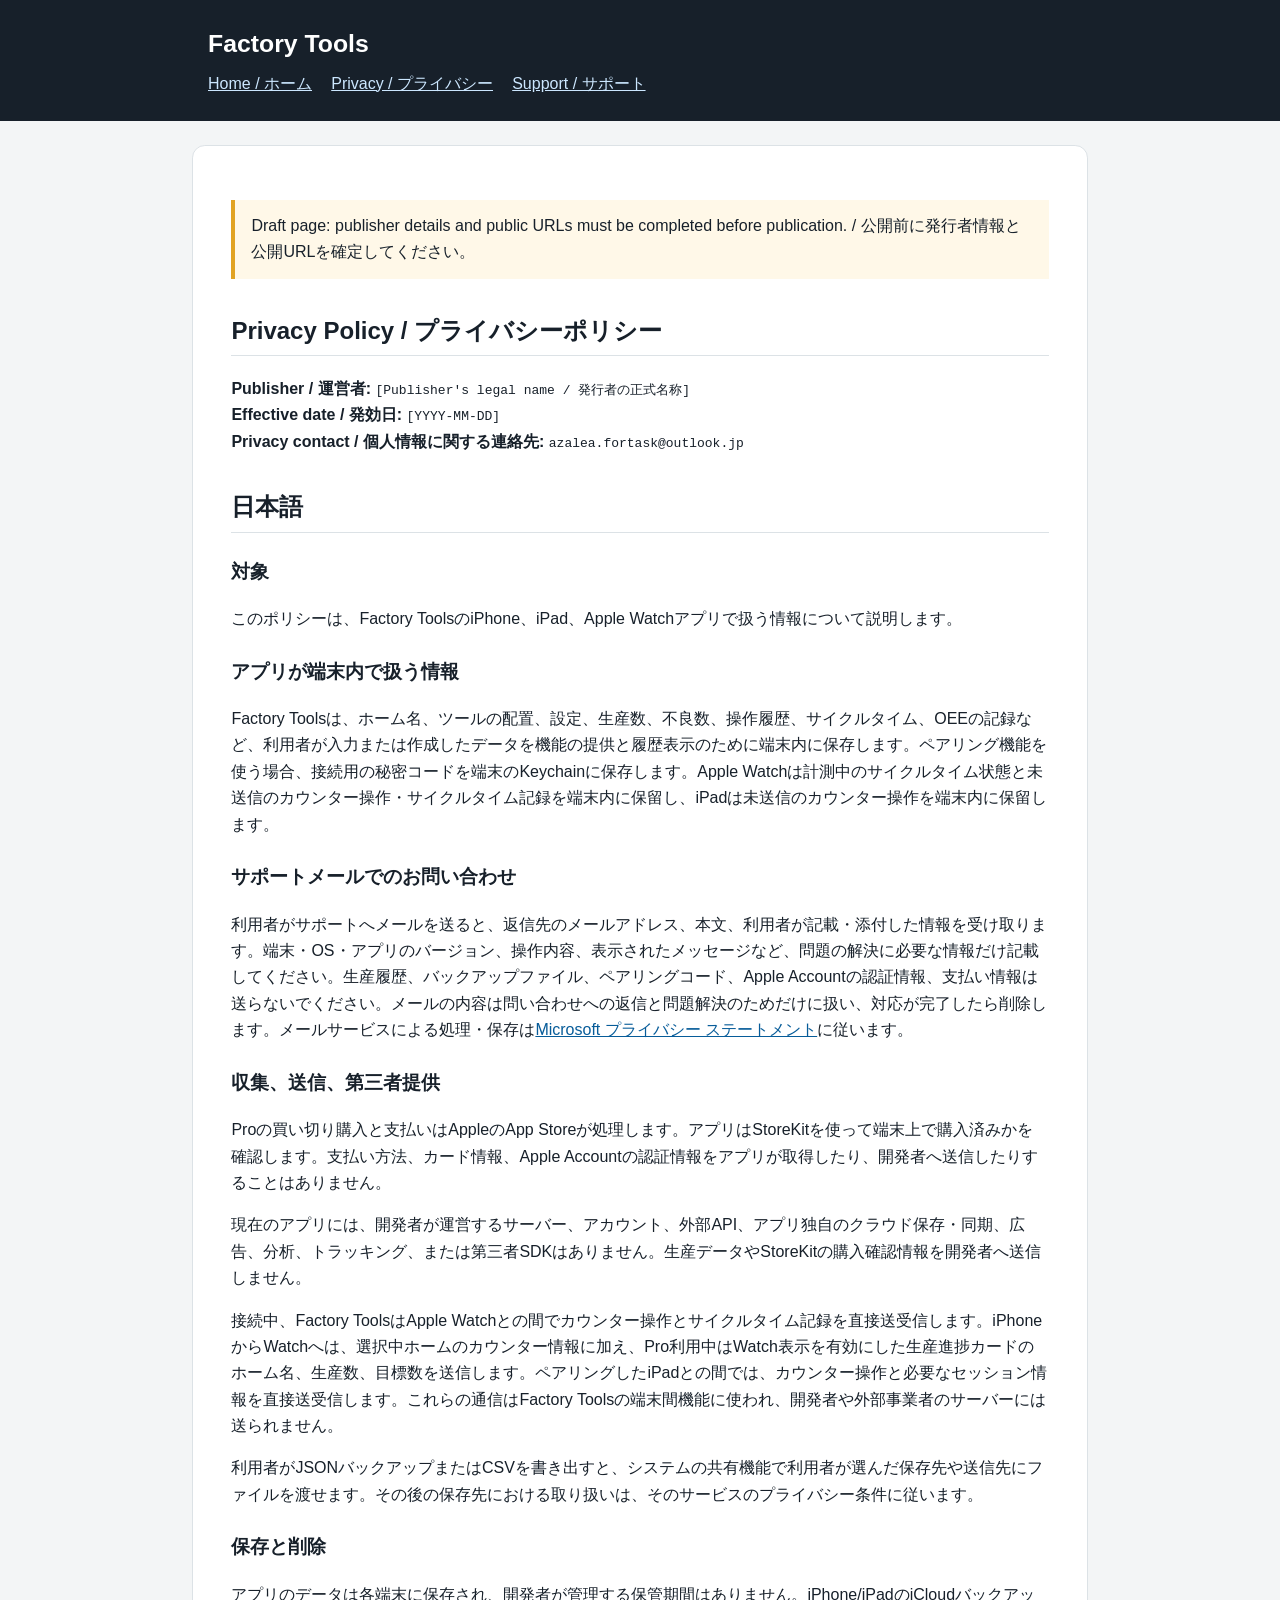
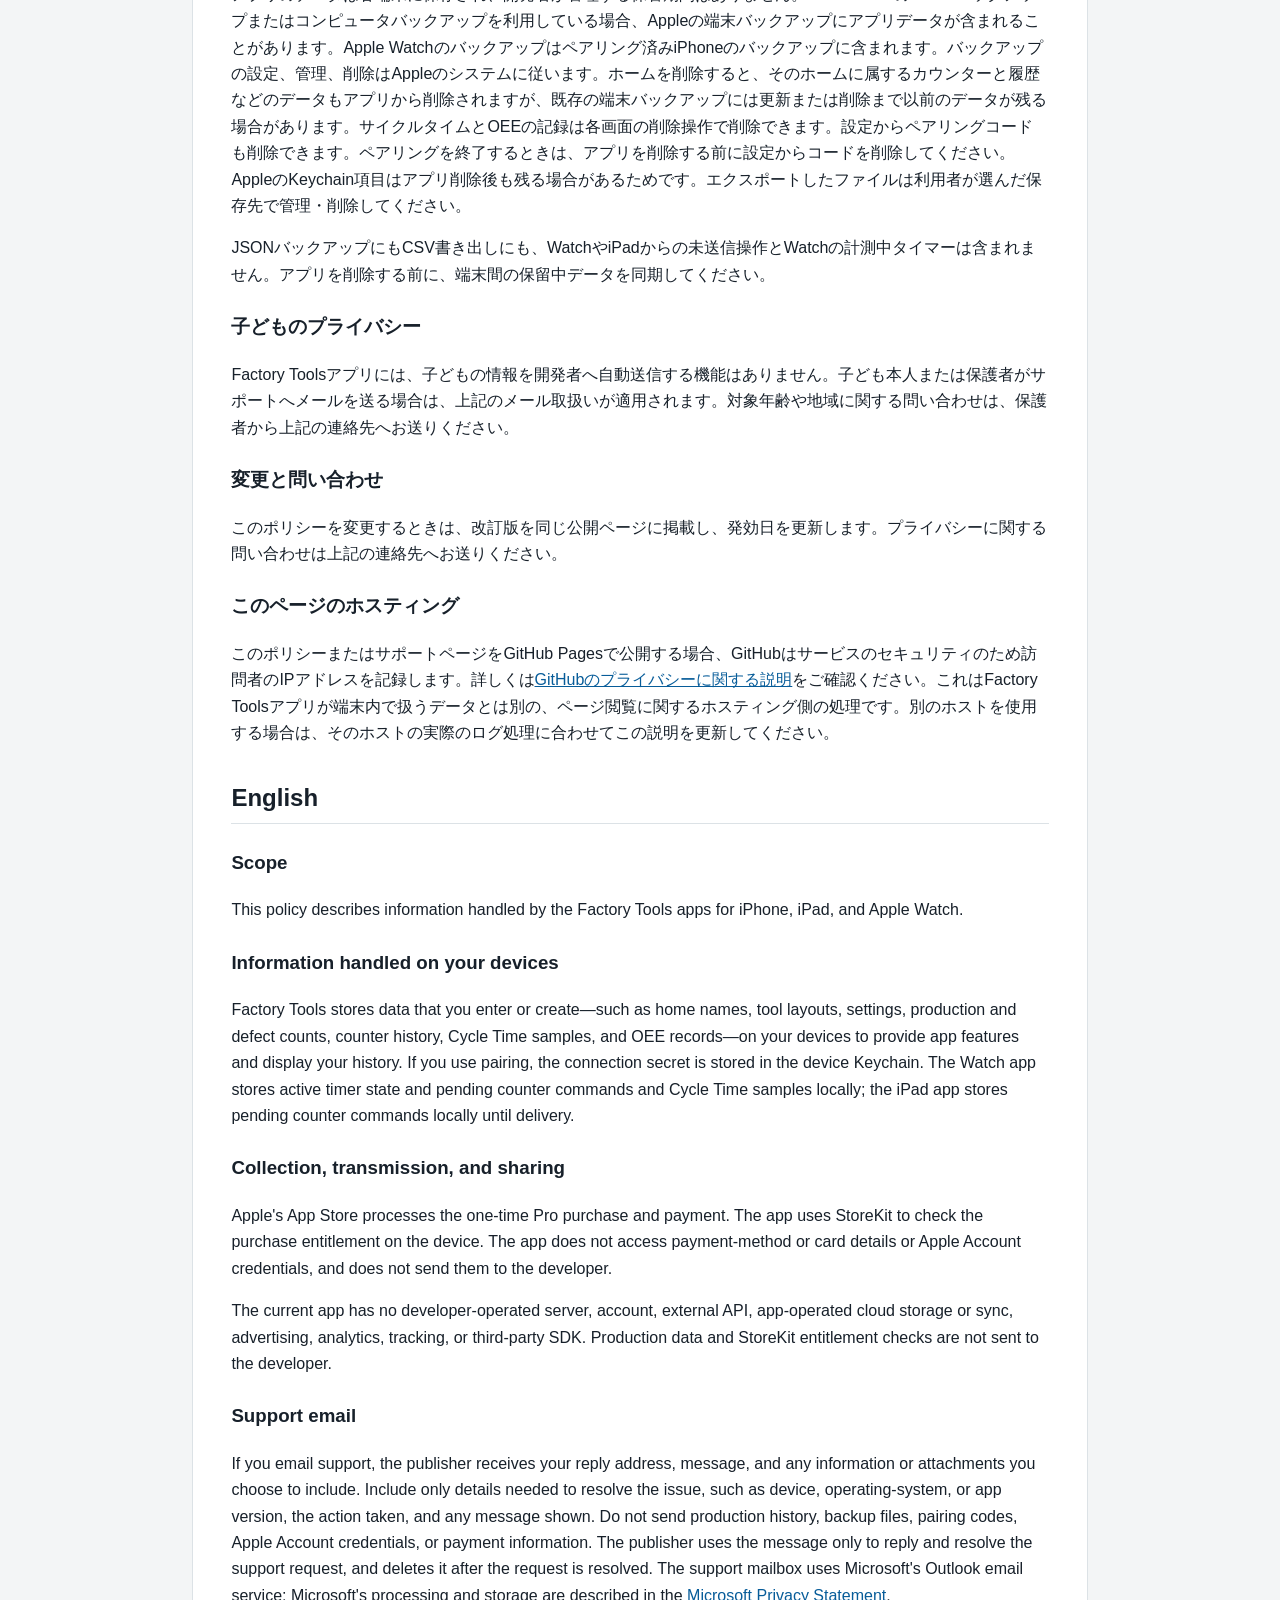
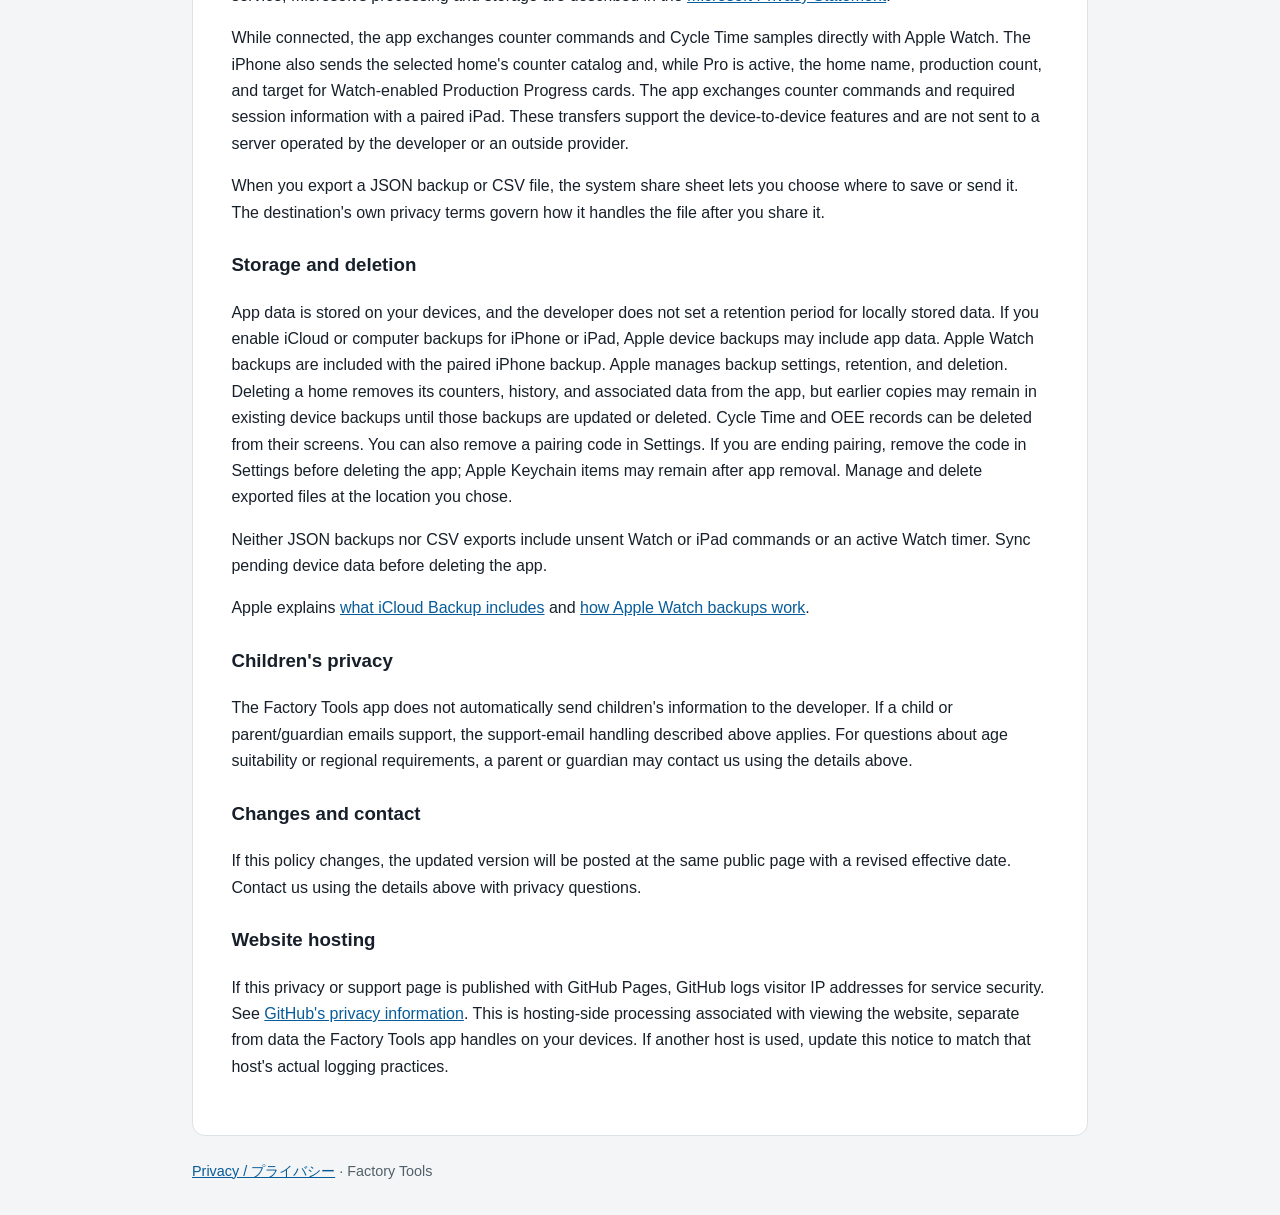
==== commit df5b14ef: "Prepare privacy pages and release configuration" ====
--- a/FactoryTools/SiteDraft/privacy.html
+++ b/FactoryTools/SiteDraft/privacy.html
@@ -23,7 +23,7 @@
 <h3>アプリが端末内で扱う情報</h3>
 <p>Factory Toolsは、ホーム名、ツールの配置、設定、生産数、不良数、操作履歴、サイクルタイム、OEEの記録など、利用者が入力または作成したデータを機能の提供と履歴表示のために端末内に保存します。ペアリング機能を使う場合、接続用の秘密コードを端末のKeychainに保存します。Apple Watchは計測中のサイクルタイム状態と未送信のカウンター操作・サイクルタイム記録を端末内に保留し、iPadは未送信のカウンター操作を端末内に保留します。</p>
 <h3>サポートメールでのお問い合わせ</h3>
-<p>利用者がサポートへメールを送ると、返信先のメールアドレス、本文、利用者が記載・添付した情報を受け取ります。端末・OS・アプリのバージョン、操作内容、表示されたメッセージなど、問題の解決に必要な情報だけ記載してください。生産履歴、バックアップファイル、ペアリングコード、Apple Accountの認証情報、支払い情報は送らないでください。メールの内容は問い合わせへの返信と問題解決のために扱います。運営者は対応に必要な期間だけメールを保管し、不要になったら削除する方針です。メールサービスによる処理・保存は<a href="https://www.microsoft.com/ja-jp/privacy/privacystatement" target="_blank" rel="noopener noreferrer">Microsoft プライバシー ステートメント</a>に従います。公開前に、運営者は実際のメール保管・削除方法がこの方針と一致することを確認します。</p>
+<p>利用者がサポートへメールを送ると、返信先のメールアドレス、本文、利用者が記載・添付した情報を受け取ります。端末・OS・アプリのバージョン、操作内容、表示されたメッセージなど、問題の解決に必要な情報だけ記載してください。生産履歴、バックアップファイル、ペアリングコード、Apple Accountの認証情報、支払い情報は送らないでください。メールの内容は問い合わせへの返信と問題解決のためだけに扱い、対応が完了したら削除します。メールサービスによる処理・保存は<a href="https://www.microsoft.com/ja-jp/privacy/privacystatement" target="_blank" rel="noopener noreferrer">Microsoft プライバシー ステートメント</a>に従います。</p>
 <h3>収集、送信、第三者提供</h3>
 <p>Proの買い切り購入と支払いはAppleのApp Storeが処理します。アプリはStoreKitを使って端末上で購入済みかを確認します。支払い方法、カード情報、Apple Accountの認証情報をアプリが取得したり、開発者へ送信したりすることはありません。</p>
 <p>現在のアプリには、開発者が運営するサーバー、アカウント、外部API、アプリ独自のクラウド保存・同期、広告、分析、トラッキング、または第三者SDKはありません。生産データやStoreKitの購入確認情報を開発者へ送信しません。</p>
@@ -46,7 +46,7 @@
 <p>Apple&#x27;s App Store processes the one-time Pro purchase and payment. The app uses StoreKit to check the purchase entitlement on the device. The app does not access payment-method or card details or Apple Account credentials, and does not send them to the developer.</p>
 <p>The current app has no developer-operated server, account, external API, app-operated cloud storage or sync, advertising, analytics, tracking, or third-party SDK. Production data and StoreKit entitlement checks are not sent to the developer.</p>
 <h3>Support email</h3>
-<p>If you email support, the publisher receives your reply address, message, and any information or attachments you choose to include. Include only details needed to resolve the issue, such as device, operating-system, or app version, the action taken, and any message shown. Do not send production history, backup files, pairing codes, Apple Account credentials, or payment information. The publisher uses the message to reply and resolve the support request, keeps it only as long as needed for that purpose, and deletes it when it is no longer needed. The support mailbox uses Microsoft&#x27;s Outlook email service; Microsoft&#x27;s processing and storage are described in the <a href="https://www.microsoft.com/en-us/privacy/privacystatement" target="_blank" rel="noopener noreferrer">Microsoft Privacy Statement</a>. The publisher must confirm that the actual mailbox-retention and deletion practice matches this statement before publishing.</p>
+<p>If you email support, the publisher receives your reply address, message, and any information or attachments you choose to include. Include only details needed to resolve the issue, such as device, operating-system, or app version, the action taken, and any message shown. Do not send production history, backup files, pairing codes, Apple Account credentials, or payment information. The publisher uses the message only to reply and resolve the support request, and deletes it after the request is resolved. The support mailbox uses Microsoft&#x27;s Outlook email service; Microsoft&#x27;s processing and storage are described in the <a href="https://www.microsoft.com/en-us/privacy/privacystatement" target="_blank" rel="noopener noreferrer">Microsoft Privacy Statement</a>.</p>
 <p>While connected, the app exchanges counter commands and Cycle Time samples directly with Apple Watch. The iPhone also sends the selected home&#x27;s counter catalog and, while Pro is active, the home name, production count, and target for Watch-enabled Production Progress cards. The app exchanges counter commands and required session information with a paired iPad. These transfers support the device-to-device features and are not sent to a server operated by the developer or an outside provider.</p>
 <p>When you export a JSON backup or CSV file, the system share sheet lets you choose where to save or send it. The destination&#x27;s own privacy terms govern how it handles the file after you share it.</p>
 <h3>Storage and deletion</h3>
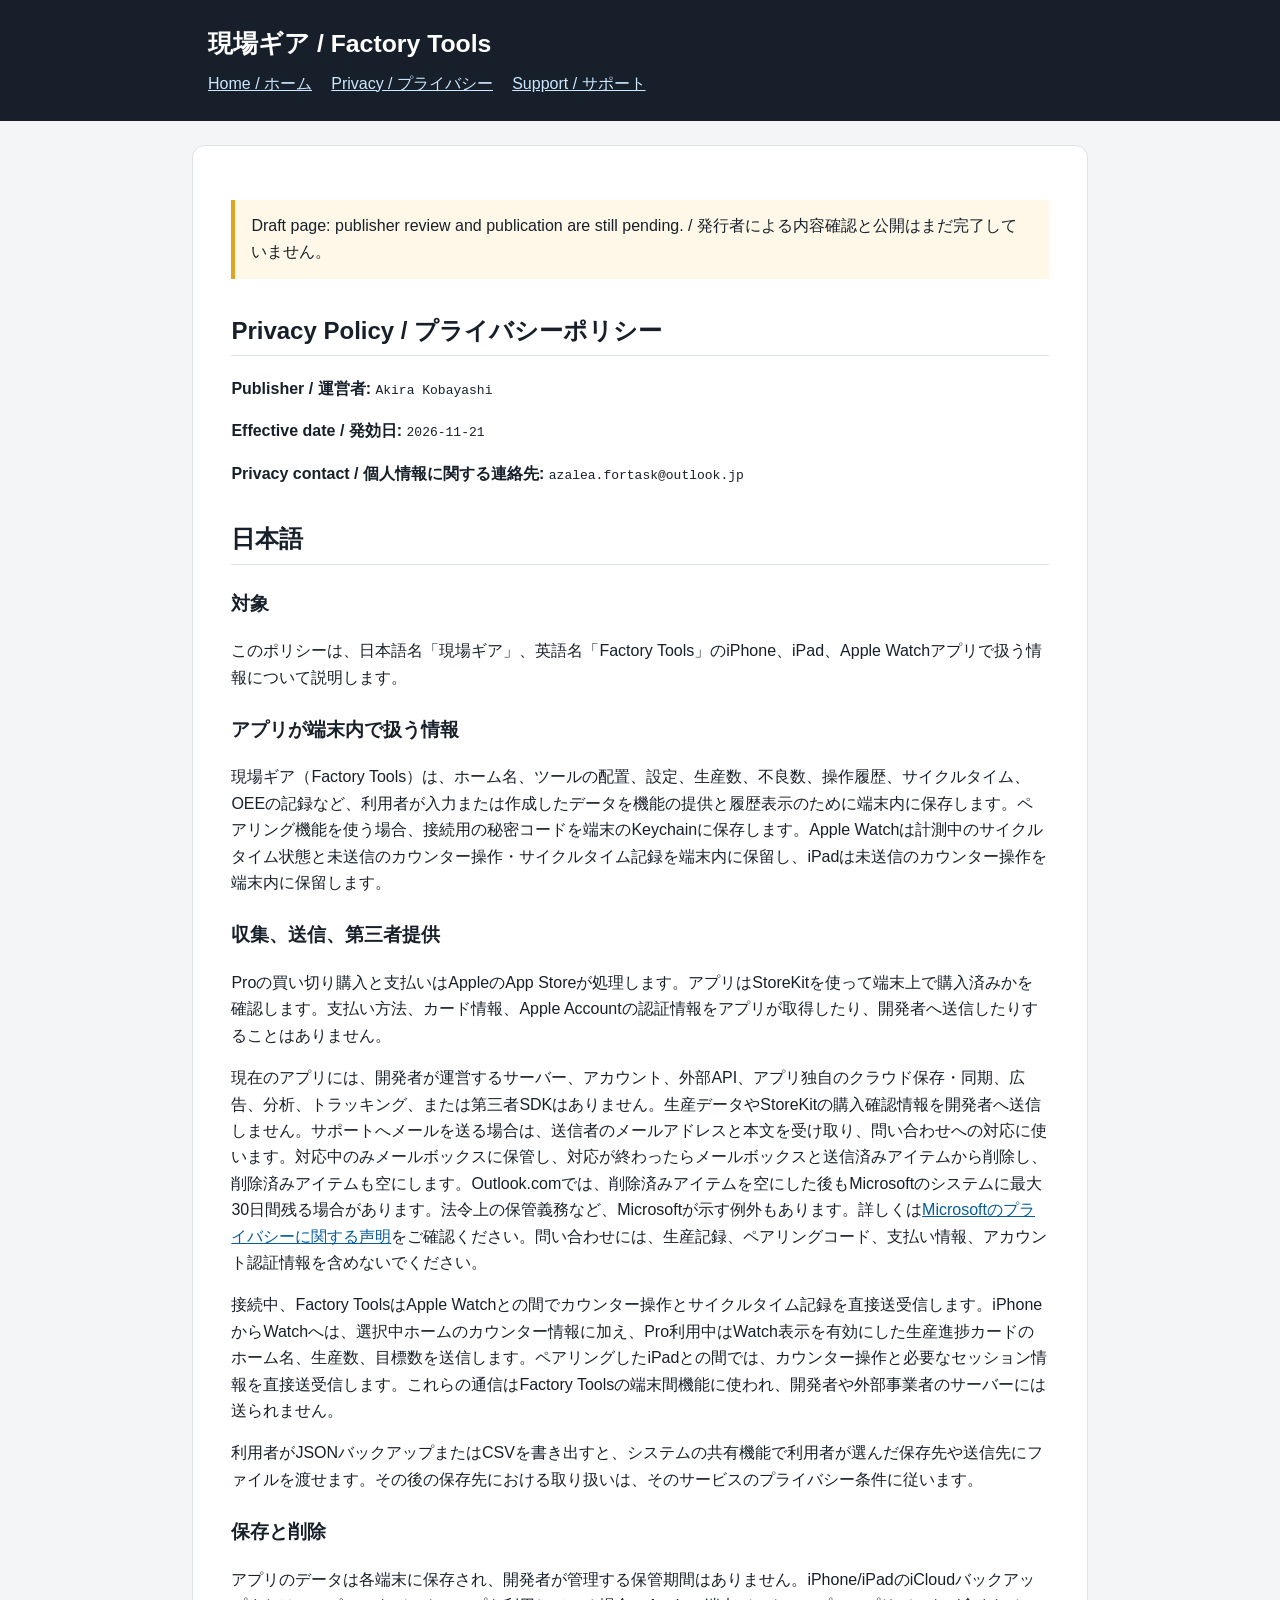
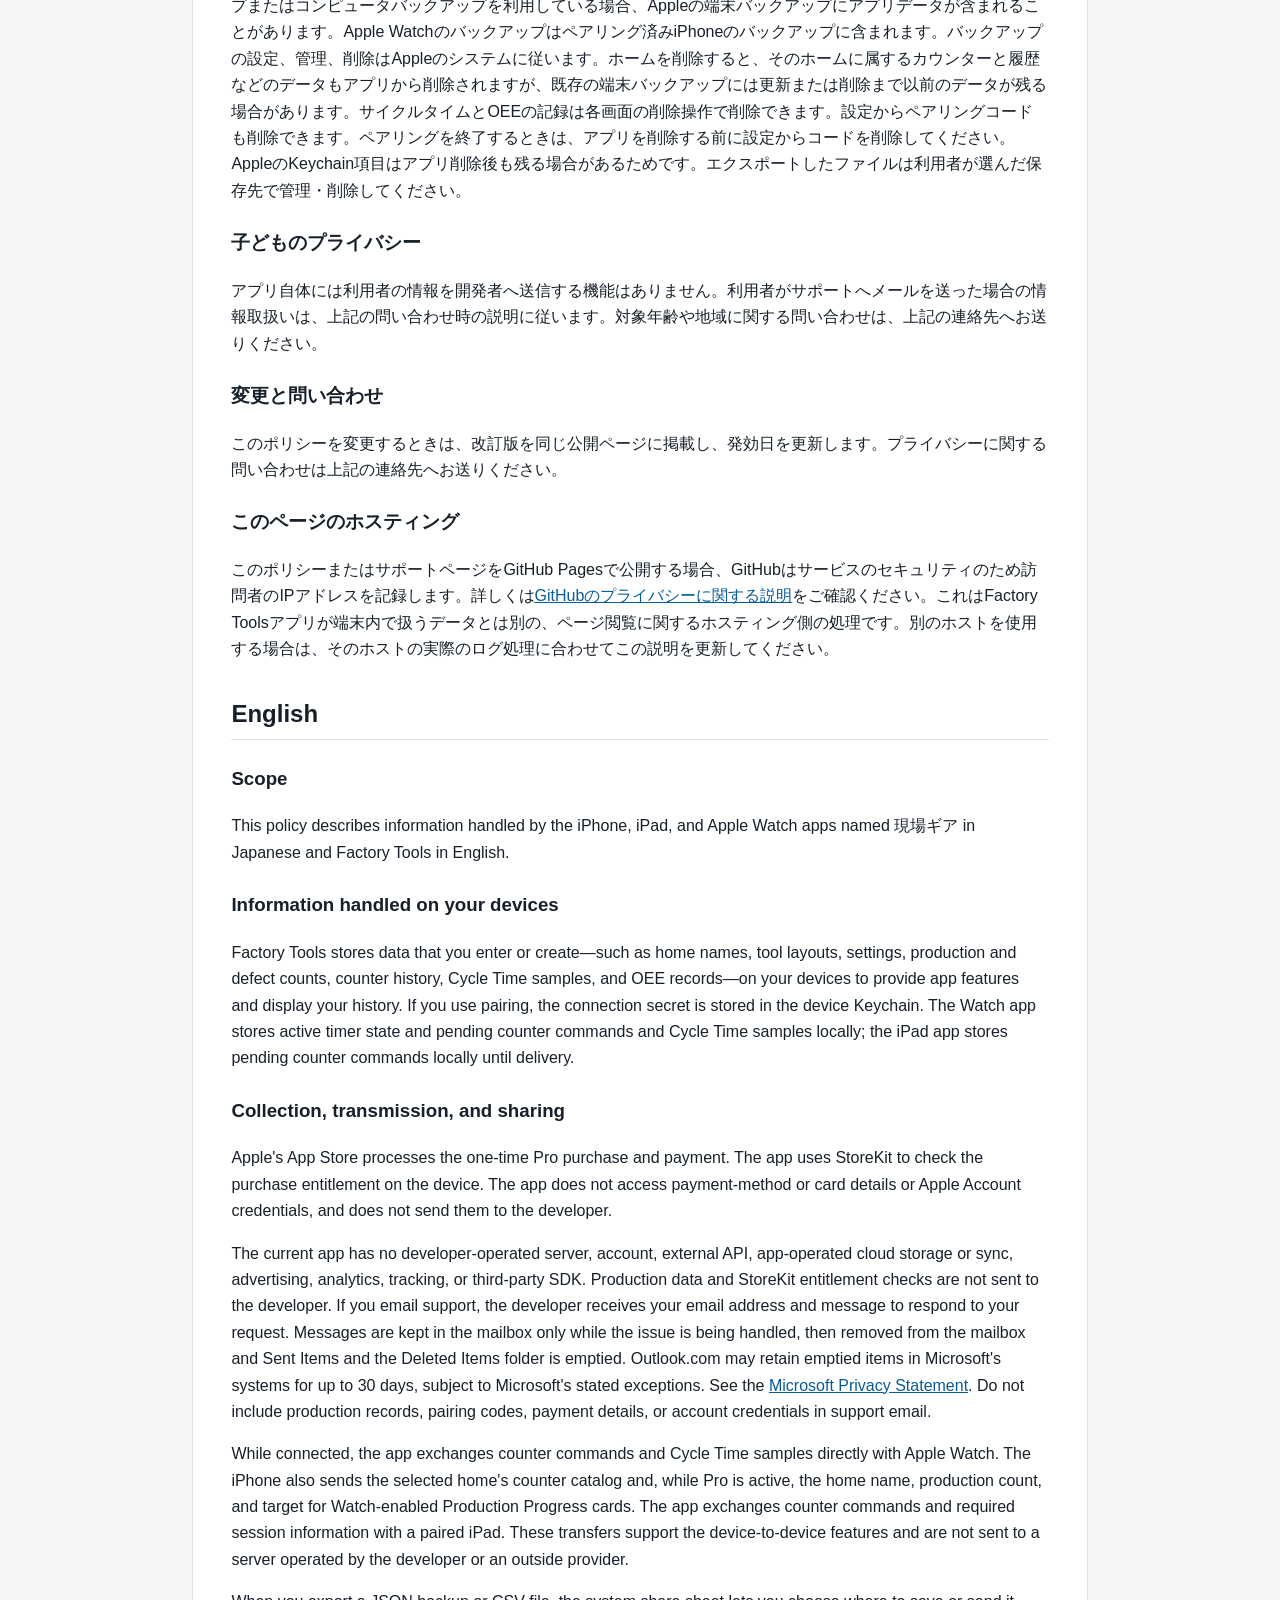
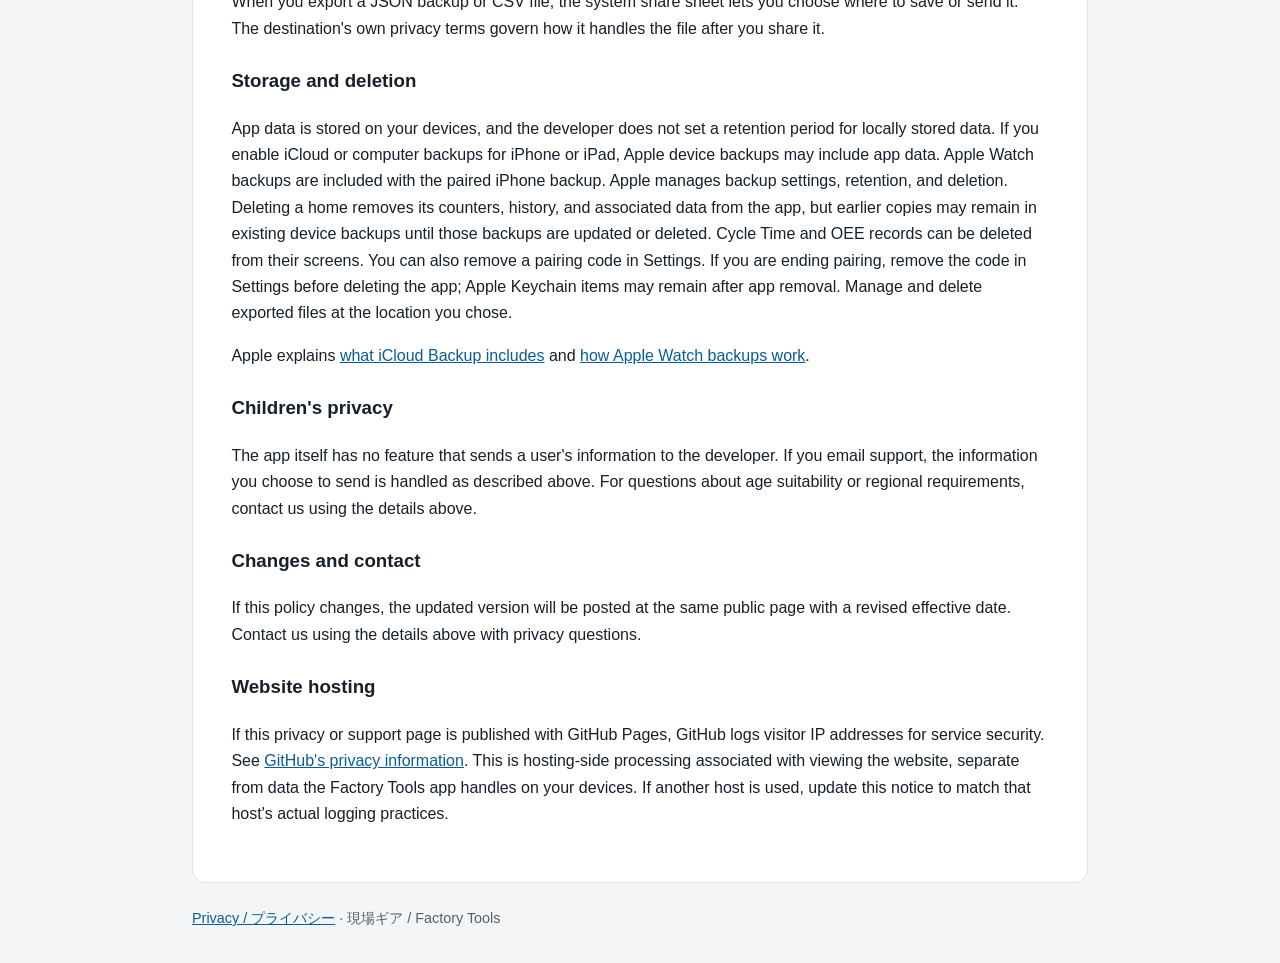
==== commit 9ce93db7: "Improve release prep and Watch capture checks" ====
--- a/FactoryTools/SiteDraft/privacy.html
+++ b/FactoryTools/SiteDraft/privacy.html
@@ -5,61 +5,55 @@
   <meta name="viewport" content="width=device-width, initial-scale=1">
   <meta name="robots" content="noindex, nofollow">
   <meta name="description" content="Privacy Policy / プライバシーポリシー">
-  <title>Privacy Policy / プライバシーポリシー | Factory Tools</title>
+  <title>Privacy Policy / プライバシーポリシー | 現場ギア / Factory Tools</title>
   <link rel="stylesheet" href="styles.css">
 </head>
 <body>
   <a class="skip-link" href="#main">Skip to content / 本文へ</a>
-  <header><h1>Factory Tools</h1><nav aria-label="Site navigation"><a href="index.html">Home / ホーム</a><a href="privacy.html">Privacy / プライバシー</a><a href="support.html">Support / サポート</a></nav></header>
+  <header><h1>現場ギア / Factory Tools</h1><nav aria-label="Site navigation"><a href="index.html">Home / ホーム</a><a href="privacy.html">Privacy / プライバシー</a><a href="support.html">Support / サポート</a></nav></header>
   <main id="main" tabindex="-1">
-    <p class="draft" role="note">Draft page: publisher details and public URLs must be completed before publication. / 公開前に発行者情報と公開URLを確定してください。</p>
+    <p class="draft" role="note">Draft page: publisher review and publication are still pending. / 発行者による内容確認と公開はまだ完了していません。</p>
     <h2>Privacy Policy / プライバシーポリシー</h2>
-    <section lang="ja"><p><strong>Publisher / 運営者:</strong> <code>[Publisher&#x27;s legal name / 発行者の正式名称]</code><br>
-<strong>Effective date / 発効日:</strong> <code>[YYYY-MM-DD]</code><br>
-<strong>Privacy contact / 個人情報に関する連絡先:</strong> <code>azalea.fortask@outlook.jp</code></p>
+    <section lang="ja"><p><strong>Publisher / 運営者:</strong> <code>Akira Kobayashi</code></p>
+<p><strong>Effective date / 発効日:</strong> <code>2026-11-21</code></p>
+<p><strong>Privacy contact / 個人情報に関する連絡先:</strong> <code>azalea.fortask@outlook.jp</code></p>
 <h2>日本語</h2>
 <h3>対象</h3>
-<p>このポリシーは、Factory ToolsのiPhone、iPad、Apple Watchアプリで扱う情報について説明します。</p>
+<p>このポリシーは、日本語名「現場ギア」、英語名「Factory Tools」のiPhone、iPad、Apple Watchアプリで扱う情報について説明します。</p>
 <h3>アプリが端末内で扱う情報</h3>
-<p>Factory Toolsは、ホーム名、ツールの配置、設定、生産数、不良数、操作履歴、サイクルタイム、OEEの記録など、利用者が入力または作成したデータを機能の提供と履歴表示のために端末内に保存します。ペアリング機能を使う場合、接続用の秘密コードを端末のKeychainに保存します。Apple Watchは計測中のサイクルタイム状態と未送信のカウンター操作・サイクルタイム記録を端末内に保留し、iPadは未送信のカウンター操作を端末内に保留します。</p>
-<h3>サポートメールでのお問い合わせ</h3>
-<p>利用者がサポートへメールを送ると、返信先のメールアドレス、本文、利用者が記載・添付した情報を受け取ります。端末・OS・アプリのバージョン、操作内容、表示されたメッセージなど、問題の解決に必要な情報だけ記載してください。生産履歴、バックアップファイル、ペアリングコード、Apple Accountの認証情報、支払い情報は送らないでください。メールの内容は問い合わせへの返信と問題解決のためだけに扱い、対応が完了したら削除します。メールサービスによる処理・保存は<a href="https://www.microsoft.com/ja-jp/privacy/privacystatement" target="_blank" rel="noopener noreferrer">Microsoft プライバシー ステートメント</a>に従います。</p>
+<p>現場ギア（Factory Tools）は、ホーム名、ツールの配置、設定、生産数、不良数、操作履歴、サイクルタイム、OEEの記録など、利用者が入力または作成したデータを機能の提供と履歴表示のために端末内に保存します。ペアリング機能を使う場合、接続用の秘密コードを端末のKeychainに保存します。Apple Watchは計測中のサイクルタイム状態と未送信のカウンター操作・サイクルタイム記録を端末内に保留し、iPadは未送信のカウンター操作を端末内に保留します。</p>
 <h3>収集、送信、第三者提供</h3>
 <p>Proの買い切り購入と支払いはAppleのApp Storeが処理します。アプリはStoreKitを使って端末上で購入済みかを確認します。支払い方法、カード情報、Apple Accountの認証情報をアプリが取得したり、開発者へ送信したりすることはありません。</p>
-<p>現在のアプリには、開発者が運営するサーバー、アカウント、外部API、アプリ独自のクラウド保存・同期、広告、分析、トラッキング、または第三者SDKはありません。生産データやStoreKitの購入確認情報を開発者へ送信しません。</p>
+<p>現在のアプリには、開発者が運営するサーバー、アカウント、外部API、アプリ独自のクラウド保存・同期、広告、分析、トラッキング、または第三者SDKはありません。生産データやStoreKitの購入確認情報を開発者へ送信しません。サポートへメールを送る場合は、送信者のメールアドレスと本文を受け取り、問い合わせへの対応に使います。対応中のみメールボックスに保管し、対応が終わったらメールボックスと送信済みアイテムから削除し、削除済みアイテムも空にします。Outlook.comでは、削除済みアイテムを空にした後もMicrosoftのシステムに最大30日間残る場合があります。法令上の保管義務など、Microsoftが示す例外もあります。詳しくは<a href="https://www.microsoft.com/ja-JP/privacy/privacystatement" target="_blank" rel="noopener noreferrer">Microsoftのプライバシーに関する声明</a>をご確認ください。問い合わせには、生産記録、ペアリングコード、支払い情報、アカウント認証情報を含めないでください。</p>
 <p>接続中、Factory ToolsはApple Watchとの間でカウンター操作とサイクルタイム記録を直接送受信します。iPhoneからWatchへは、選択中ホームのカウンター情報に加え、Pro利用中はWatch表示を有効にした生産進捗カードのホーム名、生産数、目標数を送信します。ペアリングしたiPadとの間では、カウンター操作と必要なセッション情報を直接送受信します。これらの通信はFactory Toolsの端末間機能に使われ、開発者や外部事業者のサーバーには送られません。</p>
 <p>利用者がJSONバックアップまたはCSVを書き出すと、システムの共有機能で利用者が選んだ保存先や送信先にファイルを渡せます。その後の保存先における取り扱いは、そのサービスのプライバシー条件に従います。</p>
 <h3>保存と削除</h3>
 <p>アプリのデータは各端末に保存され、開発者が管理する保管期間はありません。iPhone/iPadのiCloudバックアップまたはコンピュータバックアップを利用している場合、Appleの端末バックアップにアプリデータが含まれることがあります。Apple Watchのバックアップはペアリング済みiPhoneのバックアップに含まれます。バックアップの設定、管理、削除はAppleのシステムに従います。ホームを削除すると、そのホームに属するカウンターと履歴などのデータもアプリから削除されますが、既存の端末バックアップには更新または削除まで以前のデータが残る場合があります。サイクルタイムとOEEの記録は各画面の削除操作で削除できます。設定からペアリングコードも削除できます。ペアリングを終了するときは、アプリを削除する前に設定からコードを削除してください。AppleのKeychain項目はアプリ削除後も残る場合があるためです。エクスポートしたファイルは利用者が選んだ保存先で管理・削除してください。</p>
-<p>JSONバックアップにもCSV書き出しにも、WatchやiPadからの未送信操作とWatchの計測中タイマーは含まれません。アプリを削除する前に、端末間の保留中データを同期してください。</p>
 <h3>子どものプライバシー</h3>
-<p>Factory Toolsアプリには、子どもの情報を開発者へ自動送信する機能はありません。子ども本人または保護者がサポートへメールを送る場合は、上記のメール取扱いが適用されます。対象年齢や地域に関する問い合わせは、保護者から上記の連絡先へお送りください。</p>
+<p>アプリ自体には利用者の情報を開発者へ送信する機能はありません。利用者がサポートへメールを送った場合の情報取扱いは、上記の問い合わせ時の説明に従います。対象年齢や地域に関する問い合わせは、上記の連絡先へお送りください。</p>
 <h3>変更と問い合わせ</h3>
 <p>このポリシーを変更するときは、改訂版を同じ公開ページに掲載し、発効日を更新します。プライバシーに関する問い合わせは上記の連絡先へお送りください。</p>
 <h3>このページのホスティング</h3>
 <p>このポリシーまたはサポートページをGitHub Pagesで公開する場合、GitHubはサービスのセキュリティのため訪問者のIPアドレスを記録します。詳しくは<a href="https://docs.github.com/en/pages/getting-started-with-github-pages/what-is-github-pages" target="_blank" rel="noopener noreferrer">GitHubのプライバシーに関する説明</a>をご確認ください。これはFactory Toolsアプリが端末内で扱うデータとは別の、ページ閲覧に関するホスティング側の処理です。別のホストを使用する場合は、そのホストの実際のログ処理に合わせてこの説明を更新してください。</p></section>
     <section lang="en"><h2>English</h2><h3>Scope</h3>
-<p>This policy describes information handled by the Factory Tools apps for iPhone, iPad, and Apple Watch.</p>
+<p>This policy describes information handled by the iPhone, iPad, and Apple Watch apps named 現場ギア in Japanese and Factory Tools in English.</p>
 <h3>Information handled on your devices</h3>
 <p>Factory Tools stores data that you enter or create—such as home names, tool layouts, settings, production and defect counts, counter history, Cycle Time samples, and OEE records—on your devices to provide app features and display your history. If you use pairing, the connection secret is stored in the device Keychain. The Watch app stores active timer state and pending counter commands and Cycle Time samples locally; the iPad app stores pending counter commands locally until delivery.</p>
 <h3>Collection, transmission, and sharing</h3>
 <p>Apple&#x27;s App Store processes the one-time Pro purchase and payment. The app uses StoreKit to check the purchase entitlement on the device. The app does not access payment-method or card details or Apple Account credentials, and does not send them to the developer.</p>
-<p>The current app has no developer-operated server, account, external API, app-operated cloud storage or sync, advertising, analytics, tracking, or third-party SDK. Production data and StoreKit entitlement checks are not sent to the developer.</p>
-<h3>Support email</h3>
-<p>If you email support, the publisher receives your reply address, message, and any information or attachments you choose to include. Include only details needed to resolve the issue, such as device, operating-system, or app version, the action taken, and any message shown. Do not send production history, backup files, pairing codes, Apple Account credentials, or payment information. The publisher uses the message only to reply and resolve the support request, and deletes it after the request is resolved. The support mailbox uses Microsoft&#x27;s Outlook email service; Microsoft&#x27;s processing and storage are described in the <a href="https://www.microsoft.com/en-us/privacy/privacystatement" target="_blank" rel="noopener noreferrer">Microsoft Privacy Statement</a>.</p>
+<p>The current app has no developer-operated server, account, external API, app-operated cloud storage or sync, advertising, analytics, tracking, or third-party SDK. Production data and StoreKit entitlement checks are not sent to the developer. If you email support, the developer receives your email address and message to respond to your request. Messages are kept in the mailbox only while the issue is being handled, then removed from the mailbox and Sent Items and the Deleted Items folder is emptied. Outlook.com may retain emptied items in Microsoft&#x27;s systems for up to 30 days, subject to Microsoft&#x27;s stated exceptions. See the <a href="https://www.microsoft.com/en-us/privacy/privacystatement" target="_blank" rel="noopener noreferrer">Microsoft Privacy Statement</a>. Do not include production records, pairing codes, payment details, or account credentials in support email.</p>
 <p>While connected, the app exchanges counter commands and Cycle Time samples directly with Apple Watch. The iPhone also sends the selected home&#x27;s counter catalog and, while Pro is active, the home name, production count, and target for Watch-enabled Production Progress cards. The app exchanges counter commands and required session information with a paired iPad. These transfers support the device-to-device features and are not sent to a server operated by the developer or an outside provider.</p>
 <p>When you export a JSON backup or CSV file, the system share sheet lets you choose where to save or send it. The destination&#x27;s own privacy terms govern how it handles the file after you share it.</p>
 <h3>Storage and deletion</h3>
 <p>App data is stored on your devices, and the developer does not set a retention period for locally stored data. If you enable iCloud or computer backups for iPhone or iPad, Apple device backups may include app data. Apple Watch backups are included with the paired iPhone backup. Apple manages backup settings, retention, and deletion. Deleting a home removes its counters, history, and associated data from the app, but earlier copies may remain in existing device backups until those backups are updated or deleted. Cycle Time and OEE records can be deleted from their screens. You can also remove a pairing code in Settings. If you are ending pairing, remove the code in Settings before deleting the app; Apple Keychain items may remain after app removal. Manage and delete exported files at the location you chose.</p>
-<p>Neither JSON backups nor CSV exports include unsent Watch or iPad commands or an active Watch timer. Sync pending device data before deleting the app.</p>
 <p>Apple explains <a href="https://support.apple.com/en-us/108770" target="_blank" rel="noopener noreferrer">what iCloud Backup includes</a> and <a href="https://support.apple.com/en-us/108358" target="_blank" rel="noopener noreferrer">how Apple Watch backups work</a>.</p>
 <h3>Children&#x27;s privacy</h3>
-<p>The Factory Tools app does not automatically send children&#x27;s information to the developer. If a child or parent/guardian emails support, the support-email handling described above applies. For questions about age suitability or regional requirements, a parent or guardian may contact us using the details above.</p>
+<p>The app itself has no feature that sends a user&#x27;s information to the developer. If you email support, the information you choose to send is handled as described above. For questions about age suitability or regional requirements, contact us using the details above.</p>
 <h3>Changes and contact</h3>
 <p>If this policy changes, the updated version will be posted at the same public page with a revised effective date. Contact us using the details above with privacy questions.</p>
 <h3>Website hosting</h3>
 <p>If this privacy or support page is published with GitHub Pages, GitHub logs visitor IP addresses for service security. See <a href="https://docs.github.com/en/pages/getting-started-with-github-pages/what-is-github-pages" target="_blank" rel="noopener noreferrer">GitHub&#x27;s privacy information</a>. This is hosting-side processing associated with viewing the website, separate from data the Factory Tools app handles on your devices. If another host is used, update this notice to match that host&#x27;s actual logging practices.</p></section>
   </main>
-  <footer><a href="privacy.html">Privacy / プライバシー</a> · Factory Tools</footer>
+  <footer><a href="privacy.html">Privacy / プライバシー</a> · 現場ギア / Factory Tools</footer>
 </body>
 </html>
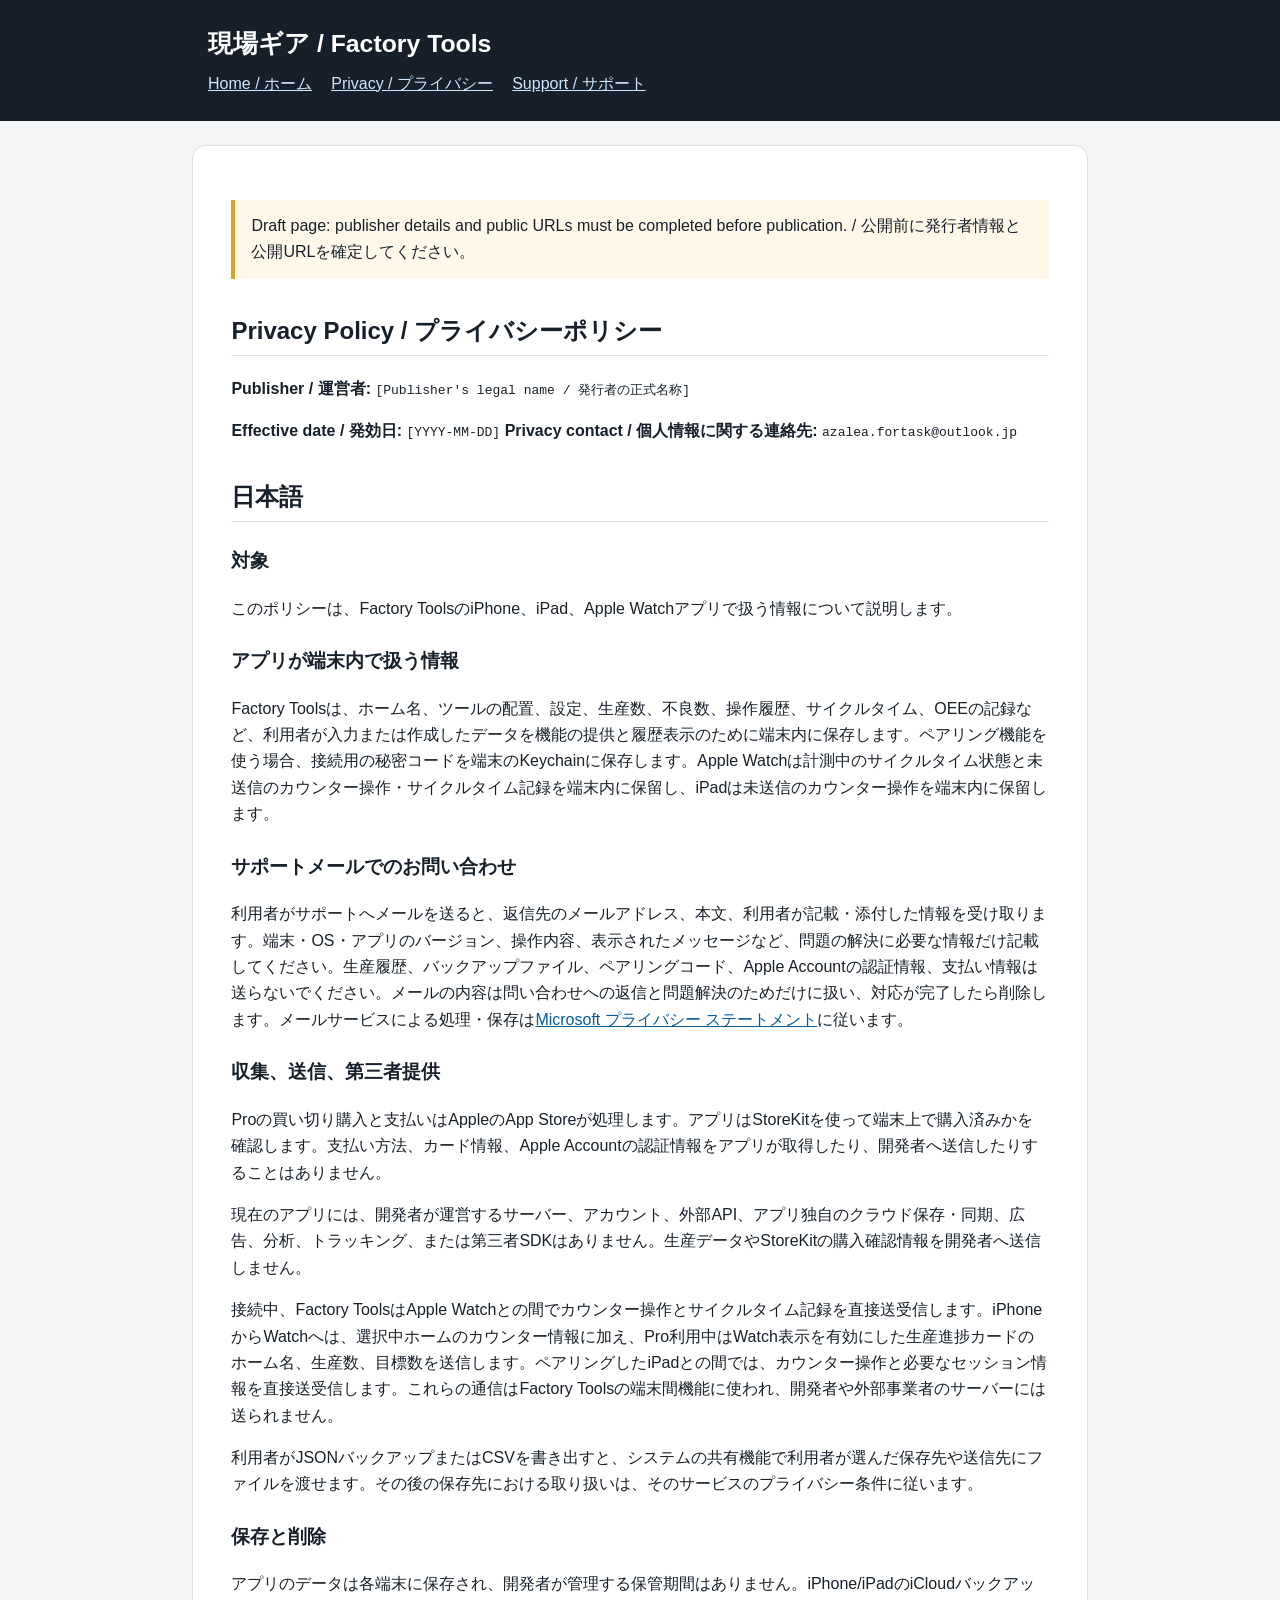
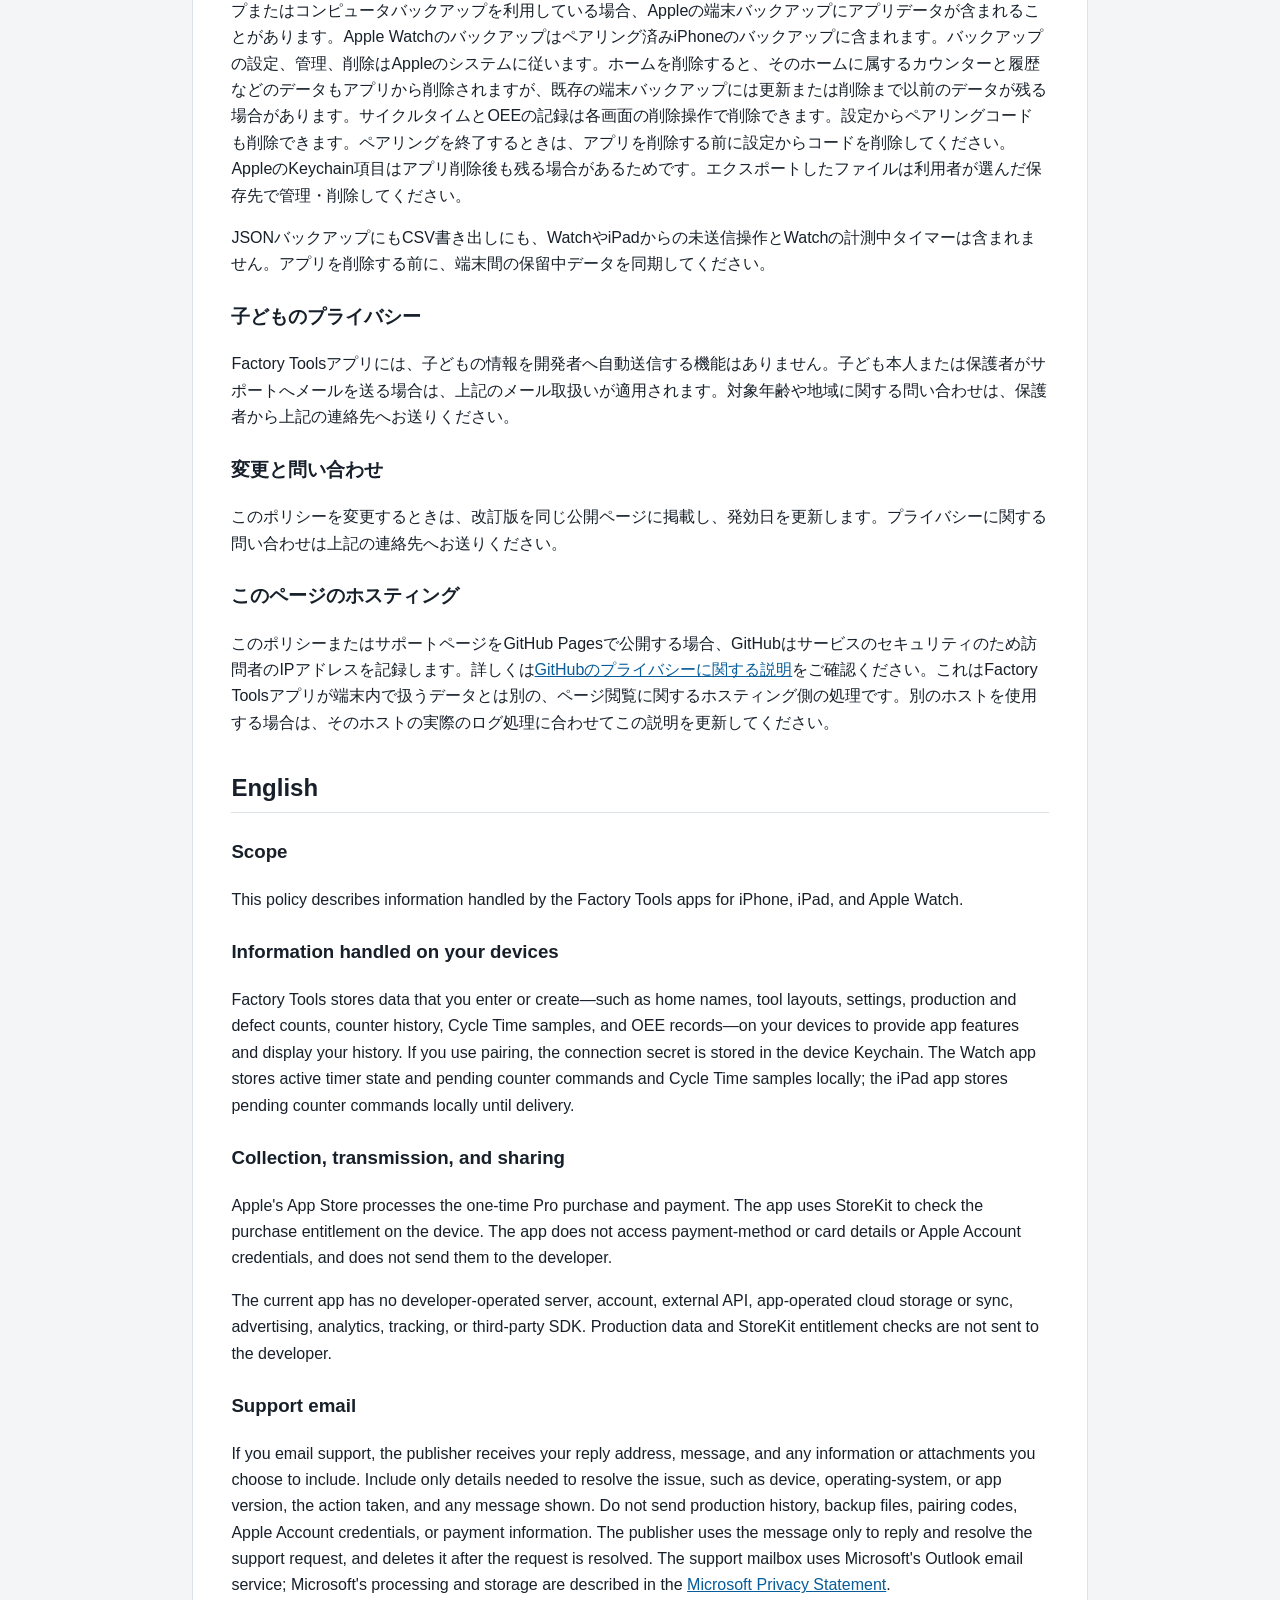
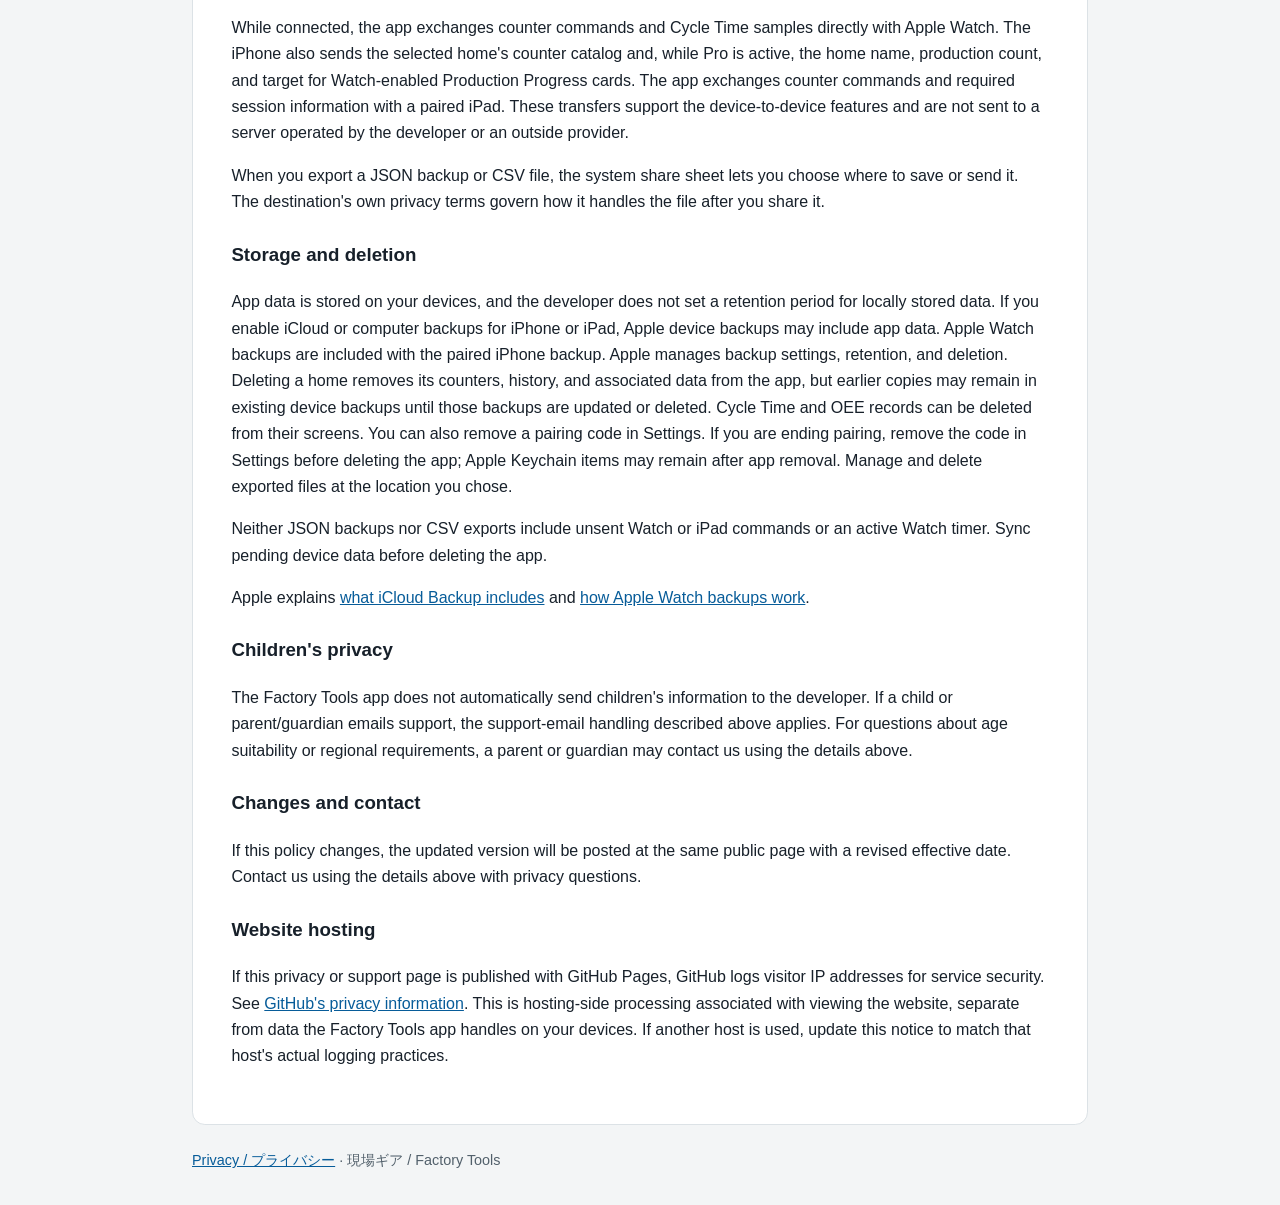
==== commit c8f81897: "Merge latest native release work and local updates" ====
--- a/FactoryTools/SiteDraft/privacy.html
+++ b/FactoryTools/SiteDraft/privacy.html
@@ -12,43 +12,48 @@
   <a class="skip-link" href="#main">Skip to content / 本文へ</a>
   <header><h1>現場ギア / Factory Tools</h1><nav aria-label="Site navigation"><a href="index.html">Home / ホーム</a><a href="privacy.html">Privacy / プライバシー</a><a href="support.html">Support / サポート</a></nav></header>
   <main id="main" tabindex="-1">
-    <p class="draft" role="note">Draft page: publisher review and publication are still pending. / 発行者による内容確認と公開はまだ完了していません。</p>
+    <p class="draft" role="note">Draft page: publisher details and public URLs must be completed before publication. / 公開前に発行者情報と公開URLを確定してください。</p>
     <h2>Privacy Policy / プライバシーポリシー</h2>
-    <section lang="ja"><p><strong>Publisher / 運営者:</strong> <code>Akira Kobayashi</code></p>
-<p><strong>Effective date / 発効日:</strong> <code>2026-11-21</code></p>
-<p><strong>Privacy contact / 個人情報に関する連絡先:</strong> <code>azalea.fortask@outlook.jp</code></p>
+    <section lang="ja"><p><strong>Publisher / 運営者:</strong> <code>[Publisher&#x27;s legal name / 発行者の正式名称]</code></p>
+<p><strong>Effective date / 発効日:</strong> <code>[YYYY-MM-DD]</code> <strong>Privacy contact / 個人情報に関する連絡先:</strong> <code>azalea.fortask@outlook.jp</code></p>
 <h2>日本語</h2>
 <h3>対象</h3>
-<p>このポリシーは、日本語名「現場ギア」、英語名「Factory Tools」のiPhone、iPad、Apple Watchアプリで扱う情報について説明します。</p>
+<p>このポリシーは、Factory ToolsのiPhone、iPad、Apple Watchアプリで扱う情報について説明します。</p>
 <h3>アプリが端末内で扱う情報</h3>
-<p>現場ギア（Factory Tools）は、ホーム名、ツールの配置、設定、生産数、不良数、操作履歴、サイクルタイム、OEEの記録など、利用者が入力または作成したデータを機能の提供と履歴表示のために端末内に保存します。ペアリング機能を使う場合、接続用の秘密コードを端末のKeychainに保存します。Apple Watchは計測中のサイクルタイム状態と未送信のカウンター操作・サイクルタイム記録を端末内に保留し、iPadは未送信のカウンター操作を端末内に保留します。</p>
+<p>Factory Toolsは、ホーム名、ツールの配置、設定、生産数、不良数、操作履歴、サイクルタイム、OEEの記録など、利用者が入力または作成したデータを機能の提供と履歴表示のために端末内に保存します。ペアリング機能を使う場合、接続用の秘密コードを端末のKeychainに保存します。Apple Watchは計測中のサイクルタイム状態と未送信のカウンター操作・サイクルタイム記録を端末内に保留し、iPadは未送信のカウンター操作を端末内に保留します。</p>
+<h3>サポートメールでのお問い合わせ</h3>
+<p>利用者がサポートへメールを送ると、返信先のメールアドレス、本文、利用者が記載・添付した情報を受け取ります。端末・OS・アプリのバージョン、操作内容、表示されたメッセージなど、問題の解決に必要な情報だけ記載してください。生産履歴、バックアップファイル、ペアリングコード、Apple Accountの認証情報、支払い情報は送らないでください。メールの内容は問い合わせへの返信と問題解決のためだけに扱い、対応が完了したら削除します。メールサービスによる処理・保存は<a href="https://www.microsoft.com/ja-jp/privacy/privacystatement" target="_blank" rel="noopener noreferrer">Microsoft プライバシー ステートメント</a>に従います。</p>
 <h3>収集、送信、第三者提供</h3>
 <p>Proの買い切り購入と支払いはAppleのApp Storeが処理します。アプリはStoreKitを使って端末上で購入済みかを確認します。支払い方法、カード情報、Apple Accountの認証情報をアプリが取得したり、開発者へ送信したりすることはありません。</p>
-<p>現在のアプリには、開発者が運営するサーバー、アカウント、外部API、アプリ独自のクラウド保存・同期、広告、分析、トラッキング、または第三者SDKはありません。生産データやStoreKitの購入確認情報を開発者へ送信しません。サポートへメールを送る場合は、送信者のメールアドレスと本文を受け取り、問い合わせへの対応に使います。対応中のみメールボックスに保管し、対応が終わったらメールボックスと送信済みアイテムから削除し、削除済みアイテムも空にします。Outlook.comでは、削除済みアイテムを空にした後もMicrosoftのシステムに最大30日間残る場合があります。法令上の保管義務など、Microsoftが示す例外もあります。詳しくは<a href="https://www.microsoft.com/ja-JP/privacy/privacystatement" target="_blank" rel="noopener noreferrer">Microsoftのプライバシーに関する声明</a>をご確認ください。問い合わせには、生産記録、ペアリングコード、支払い情報、アカウント認証情報を含めないでください。</p>
+<p>現在のアプリには、開発者が運営するサーバー、アカウント、外部API、アプリ独自のクラウド保存・同期、広告、分析、トラッキング、または第三者SDKはありません。生産データやStoreKitの購入確認情報を開発者へ送信しません。</p>
 <p>接続中、Factory ToolsはApple Watchとの間でカウンター操作とサイクルタイム記録を直接送受信します。iPhoneからWatchへは、選択中ホームのカウンター情報に加え、Pro利用中はWatch表示を有効にした生産進捗カードのホーム名、生産数、目標数を送信します。ペアリングしたiPadとの間では、カウンター操作と必要なセッション情報を直接送受信します。これらの通信はFactory Toolsの端末間機能に使われ、開発者や外部事業者のサーバーには送られません。</p>
 <p>利用者がJSONバックアップまたはCSVを書き出すと、システムの共有機能で利用者が選んだ保存先や送信先にファイルを渡せます。その後の保存先における取り扱いは、そのサービスのプライバシー条件に従います。</p>
 <h3>保存と削除</h3>
 <p>アプリのデータは各端末に保存され、開発者が管理する保管期間はありません。iPhone/iPadのiCloudバックアップまたはコンピュータバックアップを利用している場合、Appleの端末バックアップにアプリデータが含まれることがあります。Apple Watchのバックアップはペアリング済みiPhoneのバックアップに含まれます。バックアップの設定、管理、削除はAppleのシステムに従います。ホームを削除すると、そのホームに属するカウンターと履歴などのデータもアプリから削除されますが、既存の端末バックアップには更新または削除まで以前のデータが残る場合があります。サイクルタイムとOEEの記録は各画面の削除操作で削除できます。設定からペアリングコードも削除できます。ペアリングを終了するときは、アプリを削除する前に設定からコードを削除してください。AppleのKeychain項目はアプリ削除後も残る場合があるためです。エクスポートしたファイルは利用者が選んだ保存先で管理・削除してください。</p>
+<p>JSONバックアップにもCSV書き出しにも、WatchやiPadからの未送信操作とWatchの計測中タイマーは含まれません。アプリを削除する前に、端末間の保留中データを同期してください。</p>
 <h3>子どものプライバシー</h3>
-<p>アプリ自体には利用者の情報を開発者へ送信する機能はありません。利用者がサポートへメールを送った場合の情報取扱いは、上記の問い合わせ時の説明に従います。対象年齢や地域に関する問い合わせは、上記の連絡先へお送りください。</p>
+<p>Factory Toolsアプリには、子どもの情報を開発者へ自動送信する機能はありません。子ども本人または保護者がサポートへメールを送る場合は、上記のメール取扱いが適用されます。対象年齢や地域に関する問い合わせは、保護者から上記の連絡先へお送りください。</p>
 <h3>変更と問い合わせ</h3>
 <p>このポリシーを変更するときは、改訂版を同じ公開ページに掲載し、発効日を更新します。プライバシーに関する問い合わせは上記の連絡先へお送りください。</p>
 <h3>このページのホスティング</h3>
 <p>このポリシーまたはサポートページをGitHub Pagesで公開する場合、GitHubはサービスのセキュリティのため訪問者のIPアドレスを記録します。詳しくは<a href="https://docs.github.com/en/pages/getting-started-with-github-pages/what-is-github-pages" target="_blank" rel="noopener noreferrer">GitHubのプライバシーに関する説明</a>をご確認ください。これはFactory Toolsアプリが端末内で扱うデータとは別の、ページ閲覧に関するホスティング側の処理です。別のホストを使用する場合は、そのホストの実際のログ処理に合わせてこの説明を更新してください。</p></section>
     <section lang="en"><h2>English</h2><h3>Scope</h3>
-<p>This policy describes information handled by the iPhone, iPad, and Apple Watch apps named 現場ギア in Japanese and Factory Tools in English.</p>
+<p>This policy describes information handled by the Factory Tools apps for iPhone, iPad, and Apple Watch.</p>
 <h3>Information handled on your devices</h3>
 <p>Factory Tools stores data that you enter or create—such as home names, tool layouts, settings, production and defect counts, counter history, Cycle Time samples, and OEE records—on your devices to provide app features and display your history. If you use pairing, the connection secret is stored in the device Keychain. The Watch app stores active timer state and pending counter commands and Cycle Time samples locally; the iPad app stores pending counter commands locally until delivery.</p>
 <h3>Collection, transmission, and sharing</h3>
 <p>Apple&#x27;s App Store processes the one-time Pro purchase and payment. The app uses StoreKit to check the purchase entitlement on the device. The app does not access payment-method or card details or Apple Account credentials, and does not send them to the developer.</p>
-<p>The current app has no developer-operated server, account, external API, app-operated cloud storage or sync, advertising, analytics, tracking, or third-party SDK. Production data and StoreKit entitlement checks are not sent to the developer. If you email support, the developer receives your email address and message to respond to your request. Messages are kept in the mailbox only while the issue is being handled, then removed from the mailbox and Sent Items and the Deleted Items folder is emptied. Outlook.com may retain emptied items in Microsoft&#x27;s systems for up to 30 days, subject to Microsoft&#x27;s stated exceptions. See the <a href="https://www.microsoft.com/en-us/privacy/privacystatement" target="_blank" rel="noopener noreferrer">Microsoft Privacy Statement</a>. Do not include production records, pairing codes, payment details, or account credentials in support email.</p>
+<p>The current app has no developer-operated server, account, external API, app-operated cloud storage or sync, advertising, analytics, tracking, or third-party SDK. Production data and StoreKit entitlement checks are not sent to the developer.</p>
+<h3>Support email</h3>
+<p>If you email support, the publisher receives your reply address, message, and any information or attachments you choose to include. Include only details needed to resolve the issue, such as device, operating-system, or app version, the action taken, and any message shown. Do not send production history, backup files, pairing codes, Apple Account credentials, or payment information. The publisher uses the message only to reply and resolve the support request, and deletes it after the request is resolved. The support mailbox uses Microsoft&#x27;s Outlook email service; Microsoft&#x27;s processing and storage are described in the <a href="https://www.microsoft.com/en-us/privacy/privacystatement" target="_blank" rel="noopener noreferrer">Microsoft Privacy Statement</a>.</p>
 <p>While connected, the app exchanges counter commands and Cycle Time samples directly with Apple Watch. The iPhone also sends the selected home&#x27;s counter catalog and, while Pro is active, the home name, production count, and target for Watch-enabled Production Progress cards. The app exchanges counter commands and required session information with a paired iPad. These transfers support the device-to-device features and are not sent to a server operated by the developer or an outside provider.</p>
 <p>When you export a JSON backup or CSV file, the system share sheet lets you choose where to save or send it. The destination&#x27;s own privacy terms govern how it handles the file after you share it.</p>
 <h3>Storage and deletion</h3>
 <p>App data is stored on your devices, and the developer does not set a retention period for locally stored data. If you enable iCloud or computer backups for iPhone or iPad, Apple device backups may include app data. Apple Watch backups are included with the paired iPhone backup. Apple manages backup settings, retention, and deletion. Deleting a home removes its counters, history, and associated data from the app, but earlier copies may remain in existing device backups until those backups are updated or deleted. Cycle Time and OEE records can be deleted from their screens. You can also remove a pairing code in Settings. If you are ending pairing, remove the code in Settings before deleting the app; Apple Keychain items may remain after app removal. Manage and delete exported files at the location you chose.</p>
+<p>Neither JSON backups nor CSV exports include unsent Watch or iPad commands or an active Watch timer. Sync pending device data before deleting the app.</p>
 <p>Apple explains <a href="https://support.apple.com/en-us/108770" target="_blank" rel="noopener noreferrer">what iCloud Backup includes</a> and <a href="https://support.apple.com/en-us/108358" target="_blank" rel="noopener noreferrer">how Apple Watch backups work</a>.</p>
 <h3>Children&#x27;s privacy</h3>
-<p>The app itself has no feature that sends a user&#x27;s information to the developer. If you email support, the information you choose to send is handled as described above. For questions about age suitability or regional requirements, contact us using the details above.</p>
+<p>The Factory Tools app does not automatically send children&#x27;s information to the developer. If a child or parent/guardian emails support, the support-email handling described above applies. For questions about age suitability or regional requirements, a parent or guardian may contact us using the details above.</p>
 <h3>Changes and contact</h3>
 <p>If this policy changes, the updated version will be posted at the same public page with a revised effective date. Contact us using the details above with privacy questions.</p>
 <h3>Website hosting</h3>
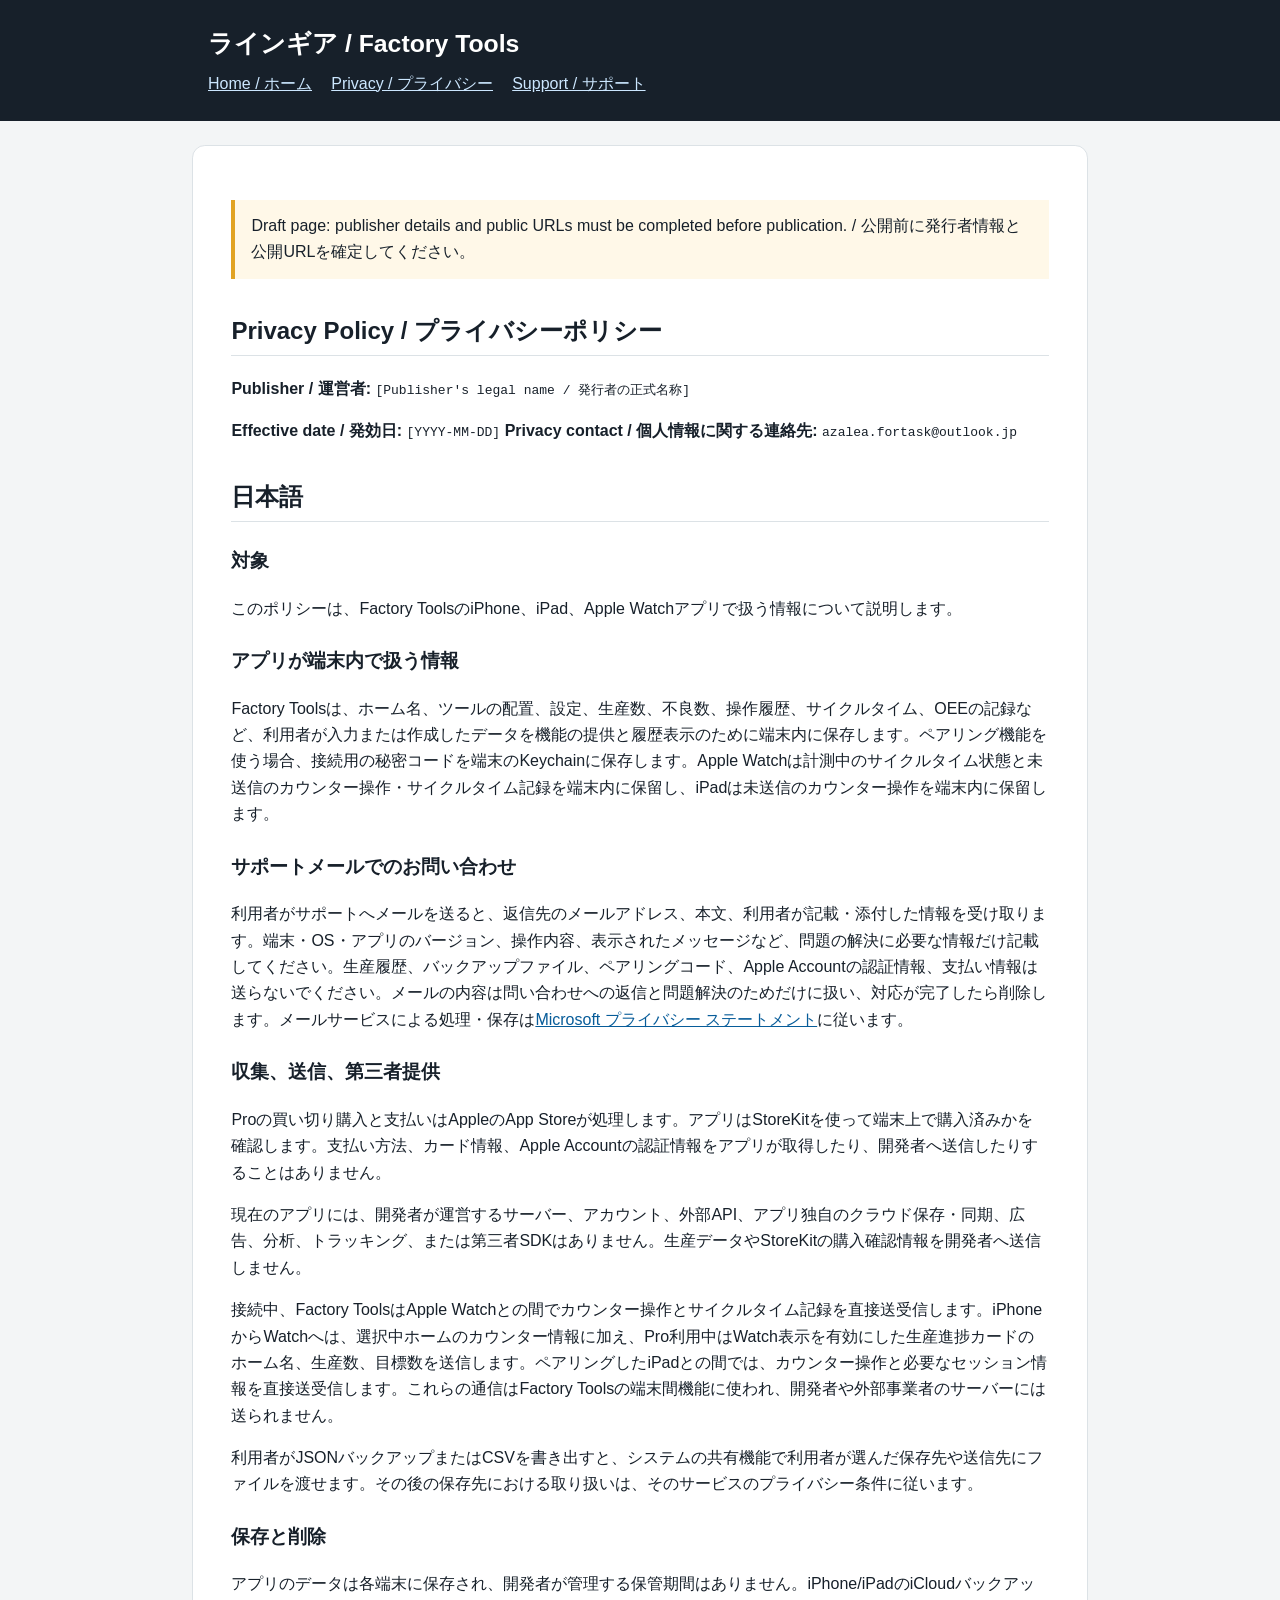
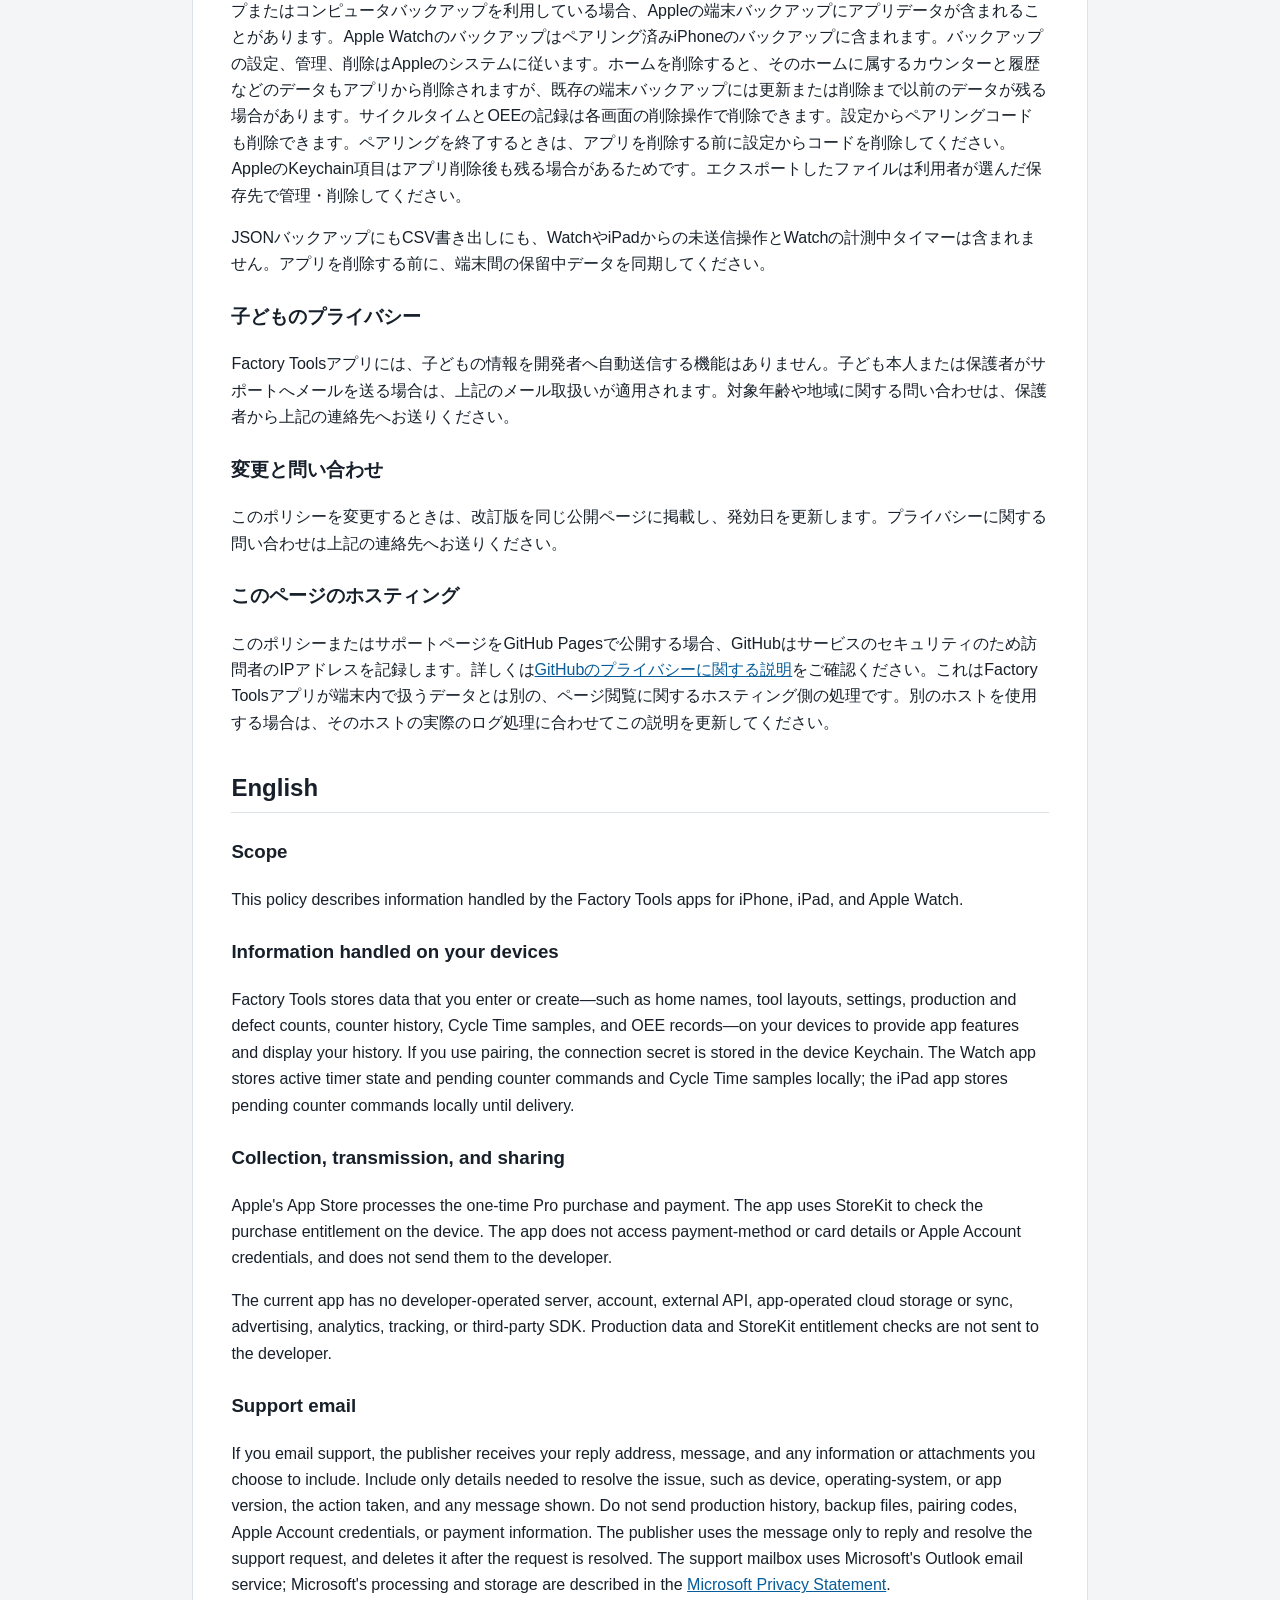
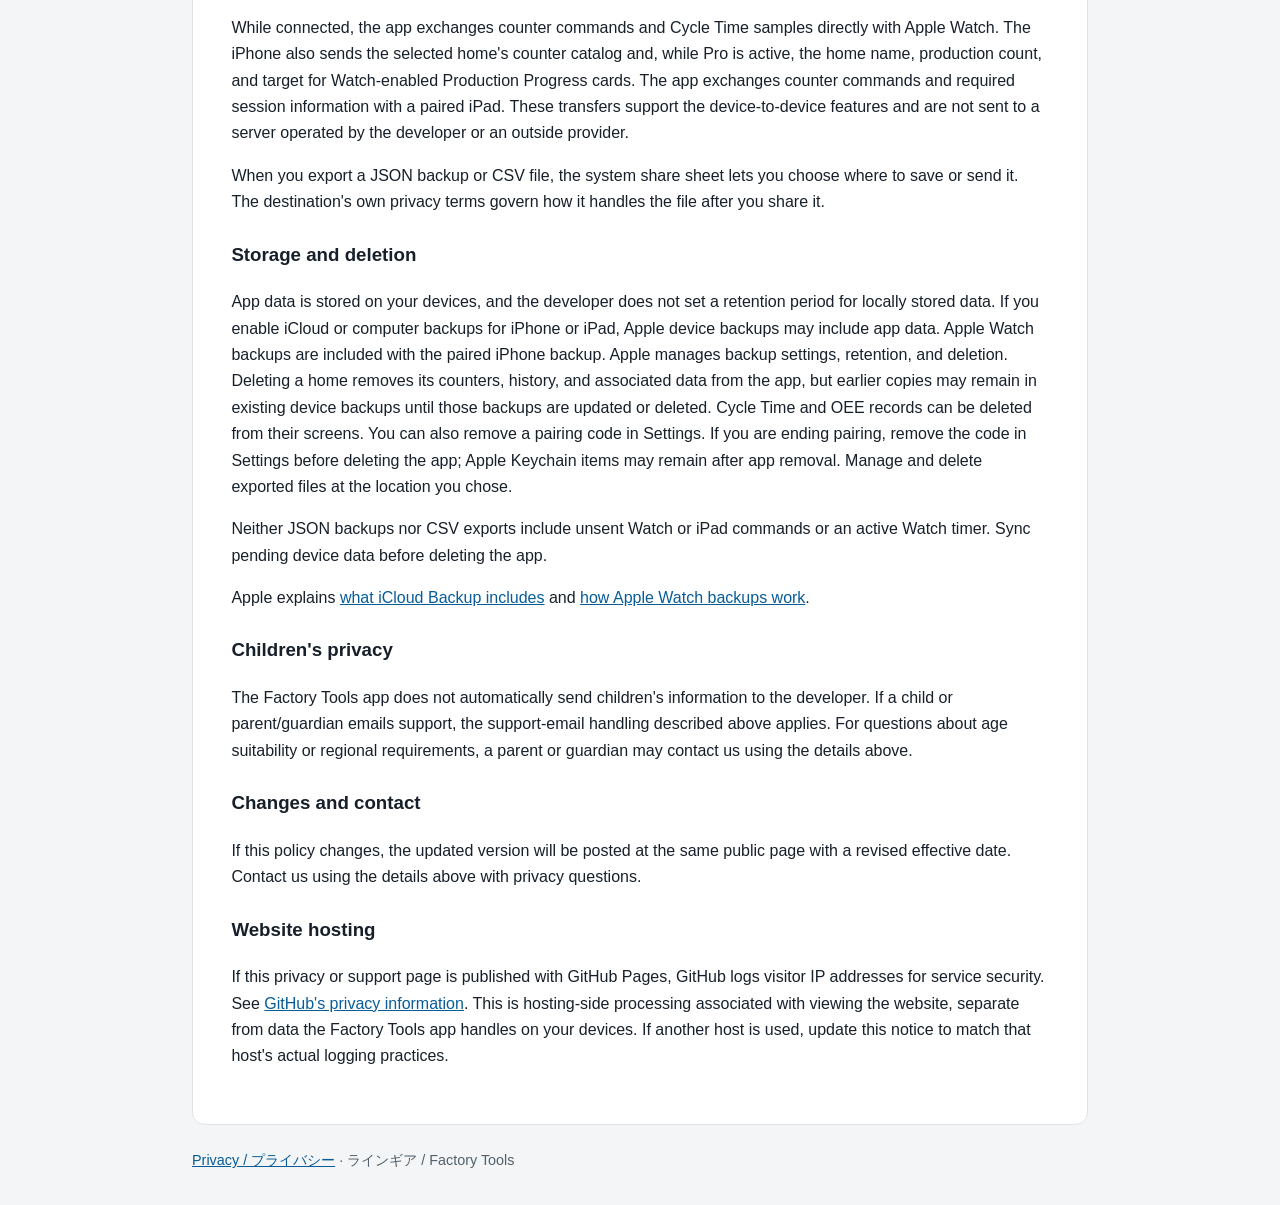
==== commit fbf7edb3: "Update Japanese app name to Line Gear" ====
--- a/FactoryTools/SiteDraft/privacy.html
+++ b/FactoryTools/SiteDraft/privacy.html
@@ -5,12 +5,12 @@
   <meta name="viewport" content="width=device-width, initial-scale=1">
   <meta name="robots" content="noindex, nofollow">
   <meta name="description" content="Privacy Policy / プライバシーポリシー">
-  <title>Privacy Policy / プライバシーポリシー | 現場ギア / Factory Tools</title>
+  <title>Privacy Policy / プライバシーポリシー | ラインギア / Factory Tools</title>
   <link rel="stylesheet" href="styles.css">
 </head>
 <body>
   <a class="skip-link" href="#main">Skip to content / 本文へ</a>
-  <header><h1>現場ギア / Factory Tools</h1><nav aria-label="Site navigation"><a href="index.html">Home / ホーム</a><a href="privacy.html">Privacy / プライバシー</a><a href="support.html">Support / サポート</a></nav></header>
+  <header><h1>ラインギア / Factory Tools</h1><nav aria-label="Site navigation"><a href="index.html">Home / ホーム</a><a href="privacy.html">Privacy / プライバシー</a><a href="support.html">Support / サポート</a></nav></header>
   <main id="main" tabindex="-1">
     <p class="draft" role="note">Draft page: publisher details and public URLs must be completed before publication. / 公開前に発行者情報と公開URLを確定してください。</p>
     <h2>Privacy Policy / プライバシーポリシー</h2>
@@ -59,6 +59,6 @@
 <h3>Website hosting</h3>
 <p>If this privacy or support page is published with GitHub Pages, GitHub logs visitor IP addresses for service security. See <a href="https://docs.github.com/en/pages/getting-started-with-github-pages/what-is-github-pages" target="_blank" rel="noopener noreferrer">GitHub&#x27;s privacy information</a>. This is hosting-side processing associated with viewing the website, separate from data the Factory Tools app handles on your devices. If another host is used, update this notice to match that host&#x27;s actual logging practices.</p></section>
   </main>
-  <footer><a href="privacy.html">Privacy / プライバシー</a> · 現場ギア / Factory Tools</footer>
+  <footer><a href="privacy.html">Privacy / プライバシー</a> · ラインギア / Factory Tools</footer>
 </body>
 </html>
